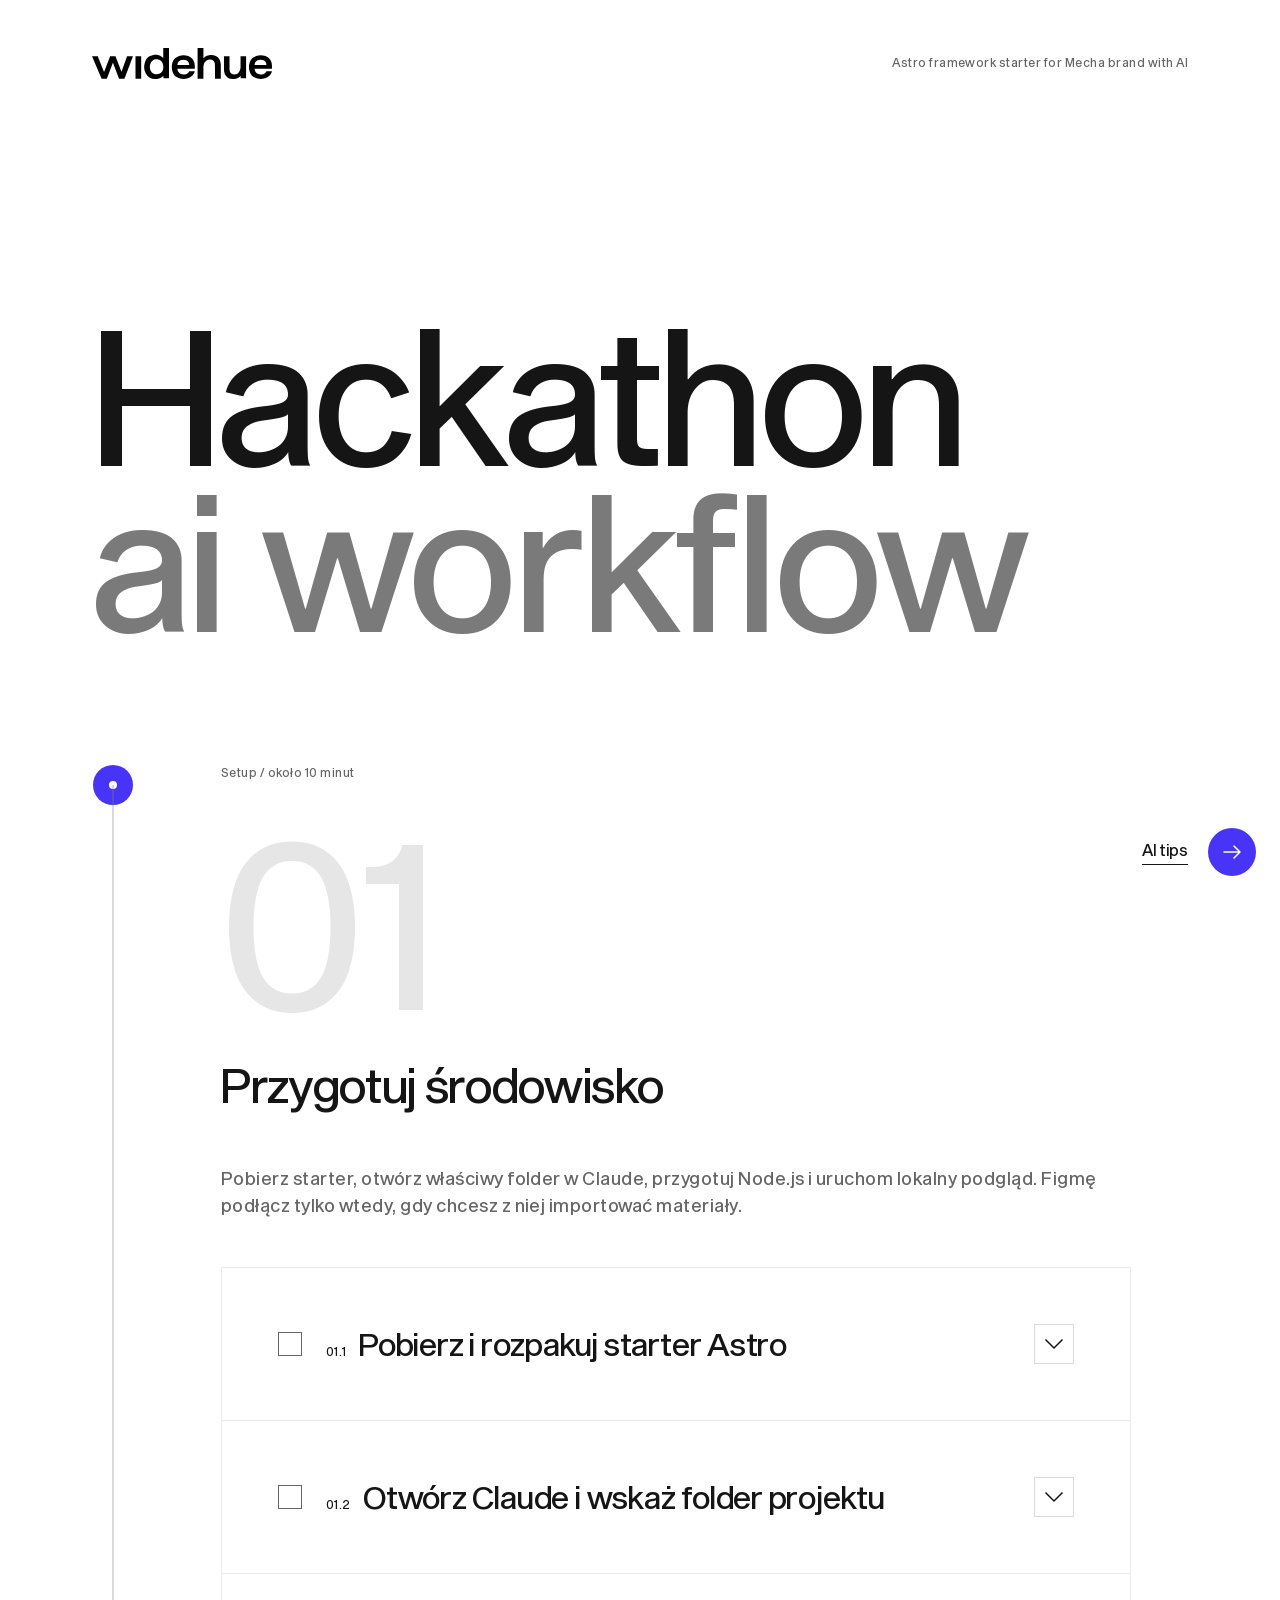
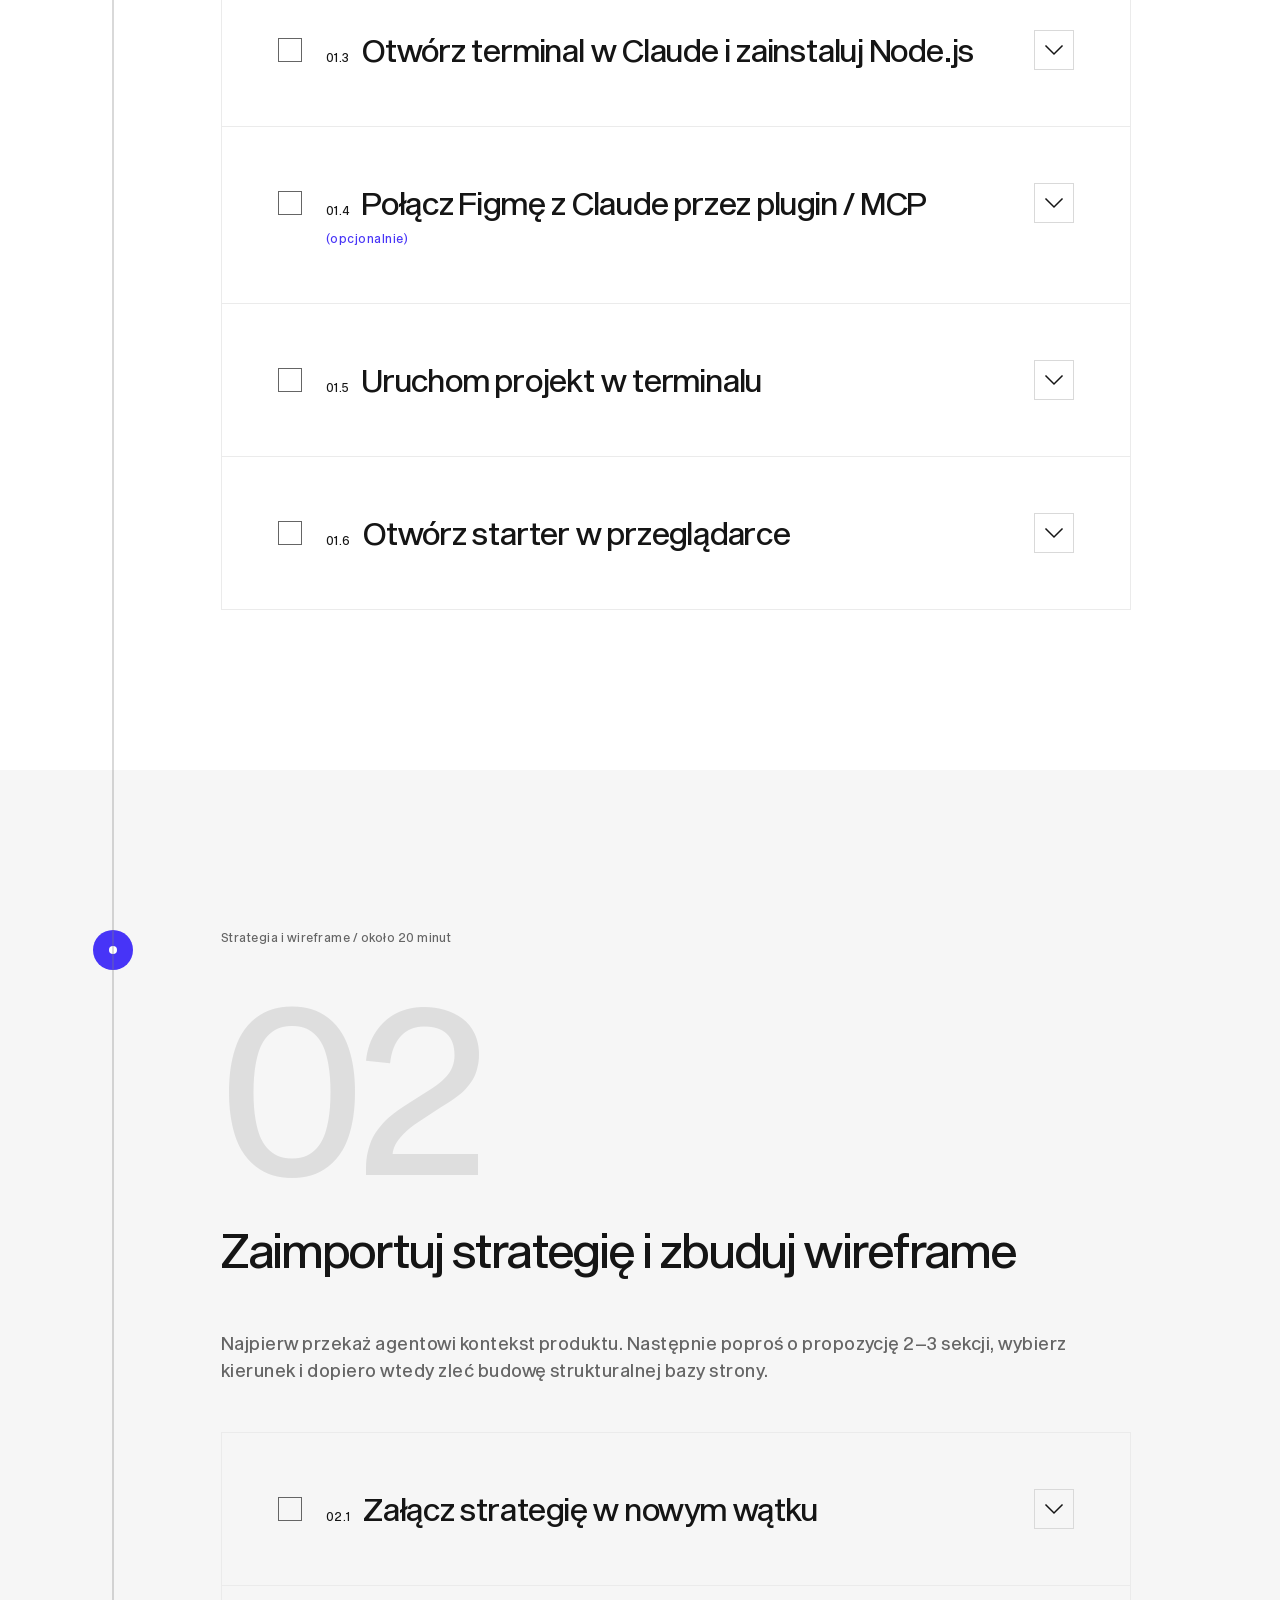
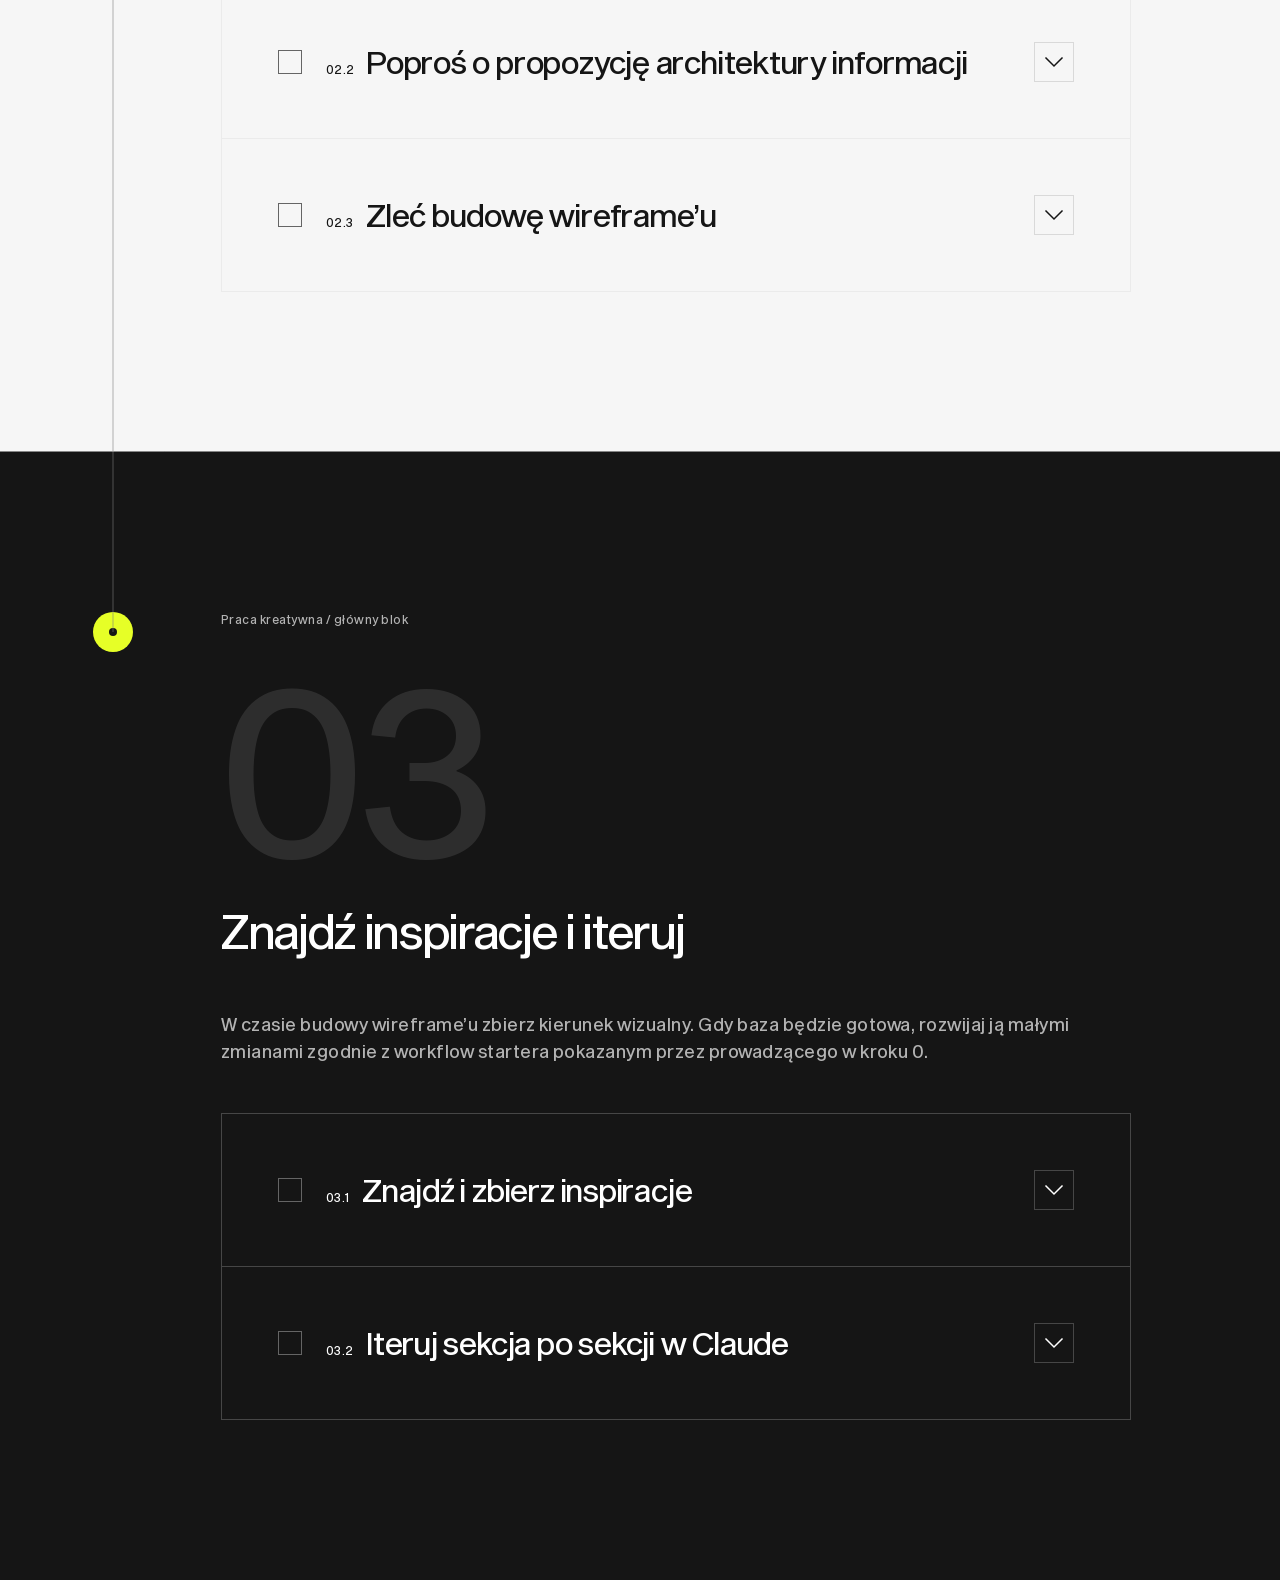
==== hackathon-guide/index.html @ 52146833 "Add hackathon guides, Widehue design system and workshop materials" ====
<!doctype html>
<html lang="pl" data-theme="light">
<head>
  <meta charset="utf-8">
  <meta name="viewport" content="width=device-width, initial-scale=1">
  <meta name="color-scheme" content="light">
  <title>Hackathon 2026 — Widehue</title>
  <link rel="stylesheet" href="css/tokens.css">
  <link rel="stylesheet" href="css/flow.css?v=hero-workflow">
</head>
<body>
  <main class="page">
    <div class="hero-section" data-theme="light">
    <div class="hero-topbar">
      <a class="brand" href="index.html" aria-label="Widehue — początek"><img src="assets/brand/wordmark.svg" alt="Widehue" width="180" height="31"></a>
      <p class="hero-description">Astro framework starter for Mecha brand with AI</p>
    </div>
    <header class="hero">
      <h1>Hackathon</h1>
      <p class="hero-subtitle">ai workflow</p>
      
    </header>
    </div>

    <section class="timeline" aria-label="Proces hackathonu">
      <div class="timeline-rail" aria-hidden="true"><div class="timeline-fill"></div></div>
      <section class="stage" id="krok-1">
        <div class="stage-summary">
          <span class="stage-number" aria-hidden="true"></span>
          <span><span class="eyebrow">Setup / około 10 minut <span class="stage-status">✓ Gotowe</span></span><span class="stage-title">Przygotuj środowisko</span></span>
        </div>
        <div class="stage-body">
          <p class="stage-lead">Pobierz starter, otwórz właściwy folder w Claude, przygotuj Node.js i uruchom lokalny podgląd. Figmę podłącz tylko wtedy, gdy chcesz z niej importować materiały.</p>
          <div class="tasks">
            <details class="task" data-task="download-starter">
              <summary class="task-summary"><span class="task-check" aria-hidden="true"></span><span class="task-title">Pobierz i rozpakuj starter Astro</span><span class="task-plus" aria-hidden="true"><svg class="disclosure-icon" viewBox="0 0 32 32" fill="none" stroke="currentColor" stroke-width="1.5" stroke-linecap="square" stroke-linejoin="miter" aria-hidden="true"><path d="m8 12 8 8 8-8"/></svg></span></summary>
              <div class="task-content">
                <div class="task-copy">
                  <p>Pobierz paczkę, rozpakuj ją w łatwym do znalezienia miejscu i nazwij folder według produktu, np. <strong>nazwa-produktu-landing</strong>.</p>
                  <div class="links"><a class="button button--accent button--download" href="#" aria-disabled="true" data-missing-link="astro-starter"><span class="primary-label">Pobierz starter — link do uzupełnienia</span><span class="primary-icon" aria-hidden="true"><svg viewBox="0 0 24 24" fill="none" stroke="currentColor" stroke-width="1.5" stroke-linecap="round" stroke-linejoin="round"><path d="M12 3v12m-5-5 5 5 5-5M4 16v5h16v-5"/></svg></span></a></div>
                </div>
                <button class="button button--done" type="button" data-done><span class="primary-label">Oznacz jako gotowe</span><span class="primary-icon" aria-hidden="true"><svg viewBox="0 0 24 24" fill="none" stroke="currentColor" stroke-width="1.5" stroke-linecap="round" stroke-linejoin="round"><path d="M4 12h16m-6-6 6 6-6 6"/></svg></span></button>
              </div>
            </details>

            <details class="task" data-task="open-claude">
              <summary class="task-summary"><span class="task-check" aria-hidden="true"></span><span class="task-title">Otwórz Claude i wskaż folder projektu</span><span class="task-plus" aria-hidden="true"><svg class="disclosure-icon" viewBox="0 0 32 32" fill="none" stroke="currentColor" stroke-width="1.5" stroke-linecap="square" stroke-linejoin="miter" aria-hidden="true"><path d="m8 12 8 8 8-8"/></svg></span></summary>
              <div class="task-content">
                <div class="task-copy"><p>Uruchom Claude i wskaż dokładnie folder, w którym znajduje się rozpakowany starter Astro. Przed każdym promptem upewnij się, że pracujesz w prawidłowym projekcie.</p></div>
                <button class="button button--done" type="button" data-done><span class="primary-label">Oznacz jako gotowe</span><span class="primary-icon" aria-hidden="true"><svg viewBox="0 0 24 24" fill="none" stroke="currentColor" stroke-width="1.5" stroke-linecap="round" stroke-linejoin="round"><path d="M4 12h16m-6-6 6 6-6 6"/></svg></span></button>
              </div>
            </details>

            <details class="task" data-task="install-node">
              <summary class="task-summary"><span class="task-check" aria-hidden="true"></span><span class="task-title">Otwórz terminal w Claude i zainstaluj Node.js</span><span class="task-plus" aria-hidden="true"><svg class="disclosure-icon" viewBox="0 0 32 32" fill="none" stroke="currentColor" stroke-width="1.5" stroke-linecap="square" stroke-linejoin="miter" aria-hidden="true"><path d="m8 12 8 8 8-8"/></svg></span></summary>
              <div class="task-content">
                <div class="task-copy">
                  <p>Po otwarciu projektu uruchom terminal w prawym górnym rogu Claude. Możesz też użyć aplikacji <strong>Terminal</strong> na swoim komputerze — wtedy najpierw przejdź do folderu projektu.</p>
                  <p>Wybierz polecenie odpowiednie dla swojego systemu.</p>
                  <div class="snippet">
                    <div class="snippet-head"><span class="snippet-label">macOS / Homebrew</span><button class="button copy" type="button" aria-label="Kopiuj do schowka" title="Kopiuj do schowka"><span class="primary-icon" aria-hidden="true"><svg viewBox="0 0 24 24" fill="none" stroke="currentColor" stroke-width="1.5" stroke-linecap="round" stroke-linejoin="round"><rect x="9" y="9" width="11" height="12" rx="1"/><path d="M15 9V3H4v12h5"/></svg></span></button></div>
                    <pre>brew install node</pre>
                  </div>
                  <div class="snippet">
                    <div class="snippet-head"><span class="snippet-label">Windows / winget</span><button class="button copy" type="button" aria-label="Kopiuj do schowka" title="Kopiuj do schowka"><span class="primary-icon" aria-hidden="true"><svg viewBox="0 0 24 24" fill="none" stroke="currentColor" stroke-width="1.5" stroke-linecap="round" stroke-linejoin="round"><rect x="9" y="9" width="11" height="12" rx="1"/><path d="M15 9V3H4v12h5"/></svg></span></button></div>
                    <pre>winget install OpenJS.NodeJS.LTS</pre>
                  </div>
                  <div class="snippet">
                    <div class="snippet-head"><span class="snippet-label">Sprawdź instalację</span><button class="button copy" type="button" aria-label="Kopiuj do schowka" title="Kopiuj do schowka"><span class="primary-icon" aria-hidden="true"><svg viewBox="0 0 24 24" fill="none" stroke="currentColor" stroke-width="1.5" stroke-linecap="round" stroke-linejoin="round"><rect x="9" y="9" width="11" height="12" rx="1"/><path d="M15 9V3H4v12h5"/></svg></span></button></div>
                    <pre>node --version
npm --version</pre>
                  </div>
                  <p>Poprawny wynik pokazuje numer wersji Node.js rozpoczynający się od <strong>v</strong> oraz numer npm. Jeżeli polecenie nie istnieje albo nie zwraca numerów wersji, zgłoś problem prowadzącemu.</p>
                </div>
                <button class="button button--done" type="button" data-done><span class="primary-label">Oznacz jako gotowe</span><span class="primary-icon" aria-hidden="true"><svg viewBox="0 0 24 24" fill="none" stroke="currentColor" stroke-width="1.5" stroke-linecap="round" stroke-linejoin="round"><path d="M4 12h16m-6-6 6 6-6 6"/></svg></span></button>
              </div>
            </details>

            <details class="task" data-task="connect-figma" data-optional="true">
              <summary class="task-summary"><span class="task-check" aria-hidden="true"></span><span class="task-title">Połącz Figmę z Claude przez plugin / MCP</span><span class="optional-note">(opcjonalnie)</span><span class="task-plus" aria-hidden="true"><svg class="disclosure-icon" viewBox="0 0 32 32" fill="none" stroke="currentColor" stroke-width="1.5" stroke-linecap="square" stroke-linejoin="miter" aria-hidden="true"><path d="m8 12 8 8 8-8"/></svg></span></summary>
              <div class="task-content">
                <div class="task-copy">
                  <p>Zrób to tylko wtedy, gdy chcesz przenosić z Figmy elementy wizualne, ikony, assety lub fragmenty designu. W Claude otwórz <strong>Plugins</strong>, wybierz <strong>Figma</strong> i przejdź autoryzację na koncie, na którym znajduje się właściwy projekt.</p>
                  <p>Jeżeli nie potrzebujesz Figmy albo integracja nie działa, pomiń ten punkt. Asset możesz wyeksportować ręcznie i umieścić bezpośrednio w folderze projektu.</p>
                </div>
                <button class="button button--done" type="button" data-done><span class="primary-label">Oznacz opcjonalnie</span><span class="primary-icon" aria-hidden="true"><svg viewBox="0 0 24 24" fill="none" stroke="currentColor" stroke-width="1.5" stroke-linecap="round" stroke-linejoin="round"><path d="M4 12h16m-6-6 6 6-6 6"/></svg></span></button>
              </div>
            </details>

            <details class="task" data-task="start-server">
              <summary class="task-summary"><span class="task-check" aria-hidden="true"></span><span class="task-title">Uruchom projekt w terminalu</span><span class="task-plus" aria-hidden="true"><svg class="disclosure-icon" viewBox="0 0 32 32" fill="none" stroke="currentColor" stroke-width="1.5" stroke-linecap="square" stroke-linejoin="miter" aria-hidden="true"><path d="m8 12 8 8 8-8"/></svg></span></summary>
              <div class="task-content">
                <div class="task-copy">
                  <p>W terminalu otwartym dla folderu projektu wpisz poniższe polecenie i naciśnij Enter.</p>
                  <div class="snippet">
                    <div class="snippet-head"><span class="snippet-label">Terminal / uruchomienie projektu</span><button class="button copy" type="button" aria-label="Kopiuj do schowka" title="Kopiuj do schowka"><span class="primary-icon" aria-hidden="true"><svg viewBox="0 0 24 24" fill="none" stroke="currentColor" stroke-width="1.5" stroke-linecap="round" stroke-linejoin="round"><rect x="9" y="9" width="11" height="12" rx="1"/><path d="M15 9V3H4v12h5"/></svg></span></button></div>
                    <pre>npm run dev</pre>
                  </div>
                  <p>Po chwili terminal powinien wyświetlić odpowiedź podobną do tej:</p>
                  <div class="snippet">
                    <div class="snippet-head"><span class="snippet-label">Przykładowa odpowiedź Astro</span></div>
                    <pre>astro v5.x.x ready in 320 ms

┃ Local    http://localhost:4321/
┃ Network  use --host to expose</pre>
                  </div>
                  <p>Skopiuj adres widoczny przy <strong>Local</strong>, np. <strong>http://localhost:4321/</strong>. Jeżeli terminal pokaże inny port, użyj adresu wyświetlonego u siebie.</p>
                </div>
                <button class="button button--done" type="button" data-done><span class="primary-label">Oznacz jako gotowe</span><span class="primary-icon" aria-hidden="true"><svg viewBox="0 0 24 24" fill="none" stroke="currentColor" stroke-width="1.5" stroke-linecap="round" stroke-linejoin="round"><path d="M4 12h16m-6-6 6 6-6 6"/></svg></span></button>
              </div>
            </details>

            <details class="task" data-task="open-preview">
              <summary class="task-summary"><span class="task-check" aria-hidden="true"></span><span class="task-title">Otwórz starter w przeglądarce</span><span class="task-plus" aria-hidden="true"><svg class="disclosure-icon" viewBox="0 0 32 32" fill="none" stroke="currentColor" stroke-width="1.5" stroke-linecap="square" stroke-linejoin="miter" aria-hidden="true"><path d="m8 12 8 8 8-8"/></svg></span></summary>
              <div class="task-content">
                <div class="task-copy"><p>Wklej lokalny adres w pasku przeglądarki i sprawdź, czy strona startowa działa. Nie zamykaj terminala z uruchomionym serwerem. Gdy widzisz podgląd, przejdź do kroku 2.</p></div>
                <button class="button button--done" type="button" data-done><span class="primary-label">Oznacz jako gotowe</span><span class="primary-icon" aria-hidden="true"><svg viewBox="0 0 24 24" fill="none" stroke="currentColor" stroke-width="1.5" stroke-linecap="round" stroke-linejoin="round"><path d="M4 12h16m-6-6 6 6-6 6"/></svg></span></button>
              </div>
            </details>
          </div>
        </div>
      </section>

      <section class="stage" id="krok-2">
        <div class="stage-summary">
          <span class="stage-number" aria-hidden="true"></span>
          <span><span class="eyebrow">Strategia i wireframe / około 20 minut <span class="stage-status">✓ Gotowe</span></span><span class="stage-title">Zaimportuj strategię i zbuduj wireframe</span></span>
        </div>
        <div class="stage-body">
          <p class="stage-lead">Najpierw przekaż agentowi kontekst produktu. Następnie poproś o propozycję 2–3 sekcji, wybierz kierunek i dopiero wtedy zleć budowę strukturalnej bazy strony.</p>
          <div class="tasks">
            <details class="task" data-task="import-strategy">
              <summary class="task-summary"><span class="task-check" aria-hidden="true"></span><span class="task-title">Załącz strategię w nowym wątku</span><span class="task-plus" aria-hidden="true"><svg class="disclosure-icon" viewBox="0 0 32 32" fill="none" stroke="currentColor" stroke-width="1.5" stroke-linecap="square" stroke-linejoin="miter" aria-hidden="true"><path d="m8 12 8 8 8-8"/></svg></span></summary>
              <div class="task-content">
                <div class="task-copy">
                  <p>Otwórz nowy wątek w Claude, załącz Markdown ze strategią produktu i wklej poniższy prompt. Agent ma uzupełnić właściwe pliki startera, ale jeszcze niczego nie projektować.</p>
                  <div class="links"><a class="button button--accent button--download" href="#" aria-disabled="true" data-missing-link="strategy-markdown"><span class="primary-label">Pobierz strategię — link do uzupełnienia</span><span class="primary-icon" aria-hidden="true"><svg viewBox="0 0 24 24" fill="none" stroke="currentColor" stroke-width="1.5" stroke-linecap="round" stroke-linejoin="round"><path d="M12 3v12m-5-5 5 5 5-5M4 16v5h16v-5"/></svg></span></a></div>
                  <div class="snippet">
                    <div class="snippet-head"><span class="snippet-label">Prompt 01 / import strategii</span><button class="button copy" type="button" aria-label="Kopiuj do schowka" title="Kopiuj do schowka"><span class="primary-icon" aria-hidden="true"><svg viewBox="0 0 24 24" fill="none" stroke="currentColor" stroke-width="1.5" stroke-linecap="round" stroke-linejoin="round"><rect x="9" y="9" width="11" height="12" rx="1"/><path d="M15 9V3H4v12h5"/></svg></span></button></div>
                    <pre>Przeczytaj załączony plik Markdown ze strategią produktu przygotowanego podczas pierwszego dnia. Najpierw zapoznaj się z dokumentacją startera i regułami dotyczącymi plików strategicznych.

Przenieś istotny kontekst produktu do właściwych plików w projekcie. Oddziel potwierdzone fakty, założenia i brakujące informacje. Nie twórz jeszcze interfejsu ani nowych komponentów.

Na końcu podsumuj, jakie pliki utworzyłeś lub zmieniłeś, oraz wskaż luki, które mogą wpłynąć na komunikację landing page’a.</pre>
                  </div>
                </div>
                <button class="button button--done" type="button" data-done><span class="primary-label">Oznacz jako gotowe</span><span class="primary-icon" aria-hidden="true"><svg viewBox="0 0 24 24" fill="none" stroke="currentColor" stroke-width="1.5" stroke-linecap="round" stroke-linejoin="round"><path d="M4 12h16m-6-6 6 6-6 6"/></svg></span></button>
              </div>
            </details>

            <details class="task" data-task="propose-architecture">
              <summary class="task-summary"><span class="task-check" aria-hidden="true"></span><span class="task-title">Poproś o propozycję architektury informacji</span><span class="task-plus" aria-hidden="true"><svg class="disclosure-icon" viewBox="0 0 32 32" fill="none" stroke="currentColor" stroke-width="1.5" stroke-linecap="square" stroke-linejoin="miter" aria-hidden="true"><path d="m8 12 8 8 8-8"/></svg></span></summary>
              <div class="task-content">
                <div class="task-copy">
                  <p>Poproś AI o krótki plan. Na tym etapie wybierasz, co landing page ma powiedzieć — agent nie powinien jeszcze pisać kodu.</p>
                  <div class="snippet">
                    <div class="snippet-head"><span class="snippet-label">Prompt 02 / propozycja sekcji</span><button class="button copy" type="button" aria-label="Kopiuj do schowka" title="Kopiuj do schowka"><span class="primary-icon" aria-hidden="true"><svg viewBox="0 0 24 24" fill="none" stroke="currentColor" stroke-width="1.5" stroke-linecap="round" stroke-linejoin="round"><rect x="9" y="9" width="11" height="12" rx="1"/><path d="M15 9V3H4v12h5"/></svg></span></button></div>
                    <pre>Na podstawie plików strategicznych produktu zaproponuj architekturę informacji dla landing page’a składającego się z 2–3 sekcji. Sekcje mają jasno komunikować wartość produktu i promować go właściwemu odbiorcy.

Dla każdej sekcji podaj:
1. cel komunikacyjny,
2. jeden główny komunikat,
3. potrzebną treść, dowód lub asset,
4. sposób przejścia do kolejnej sekcji.

Przedstaw wynik jako krótką, numerowaną listę. Nie pisz kodu, nie buduj jeszcze strony i nie dodawaj niepotwierdzonych informacji.</pre>
                  </div>
                </div>
                <button class="button button--done" type="button" data-done><span class="primary-label">Oznacz jako gotowe</span><span class="primary-icon" aria-hidden="true"><svg viewBox="0 0 24 24" fill="none" stroke="currentColor" stroke-width="1.5" stroke-linecap="round" stroke-linejoin="round"><path d="M4 12h16m-6-6 6 6-6 6"/></svg></span></button>
              </div>
            </details>

            <details class="task" data-task="build-wireframe">
              <summary class="task-summary"><span class="task-check" aria-hidden="true"></span><span class="task-title">Zleć budowę wireframe’u</span><span class="task-plus" aria-hidden="true"><svg class="disclosure-icon" viewBox="0 0 32 32" fill="none" stroke="currentColor" stroke-width="1.5" stroke-linecap="square" stroke-linejoin="miter" aria-hidden="true"><path d="m8 12 8 8 8-8"/></svg></span></summary>
              <div class="task-content">
                <div class="task-copy">
                  <p>Wklej wybrany i ewentualnie poprawiony wariant architektury. Agent ma zbudować działającą bazę, którą dopracujesz wizualnie w kolejnym kroku.</p>
                  <div class="snippet">
                    <div class="snippet-head"><span class="snippet-label">Prompt 03 / budowa wireframe’u</span><button class="button copy" type="button" aria-label="Kopiuj do schowka" title="Kopiuj do schowka"><span class="primary-icon" aria-hidden="true"><svg viewBox="0 0 24 24" fill="none" stroke="currentColor" stroke-width="1.5" stroke-linecap="round" stroke-linejoin="round"><rect x="9" y="9" width="11" height="12" rx="1"/><path d="M15 9V3H4v12h5"/></svg></span></button></div>
                    <pre>Zbuduj wireframe landing page’a na podstawie poniższej, zatwierdzonej architektury informacji:

[WKLEJ TUTAJ WYBRANY PLAN 2–3 SEKCJI]

Stwórz strukturalną bazę tych sekcji. Korzystaj z istniejących komponentów, tokenów, assetów, brandingu i agentic rules startera Mecha. Zachowaj obecny system zamiast tworzyć równoległe style. Użyj treści wynikających z plików strategicznych i nie wymyślaj brakujących faktów.

Na tym etapie skup się na hierarchii, układzie i przepływie informacji — bez pełnego dopracowania wizualnego. Po implementacji sprawdź działanie strony w przeglądarce i podsumuj zmienione pliki.</pre>
                  </div>
                  <p class="notice"><strong>To zadanie może potrwać kilka lub kilkanaście minut.</strong> Nie czekaj bezczynnie — przejdź od razu do kroku 3 i zacznij zbierać inspiracje.</p>
                </div>
                <button class="button button--done" type="button" data-done><span class="primary-label">Oznacz jako gotowe</span><span class="primary-icon" aria-hidden="true"><svg viewBox="0 0 24 24" fill="none" stroke="currentColor" stroke-width="1.5" stroke-linecap="round" stroke-linejoin="round"><path d="M4 12h16m-6-6 6 6-6 6"/></svg></span></button>
              </div>
            </details>
          </div>
        </div>
      </section>

      <section class="stage" id="krok-3" data-theme="dark">
        <div class="stage-summary">
          <span class="stage-number" aria-hidden="true"></span>
          <span><span class="eyebrow">Praca kreatywna / główny blok <span class="stage-status">✓ Gotowe</span></span><span class="stage-title">Znajdź inspiracje i iteruj</span></span>
        </div>
        <div class="stage-body">
          <p class="stage-lead">W czasie budowy wireframe’u zbierz kierunek wizualny. Gdy baza będzie gotowa, rozwijaj ją małymi zmianami zgodnie z workflow startera pokazanym przez prowadzącego w kroku 0.</p>
          <div class="tasks">
            <details class="task" data-task="find-and-collect-inspiration">
              <summary class="task-summary"><span class="task-check" aria-hidden="true"></span><span class="task-title">Znajdź i zbierz inspiracje</span><span class="task-plus" aria-hidden="true"><svg class="disclosure-icon" viewBox="0 0 32 32" fill="none" stroke="currentColor" stroke-width="1.5" stroke-linecap="square" stroke-linejoin="miter" aria-hidden="true"><path d="m8 12 8 8 8-8"/></svg></span></summary>
              <div class="task-content">
                <div class="task-copy">
                  <p>Szukaj konkretnych rozwiązań: kompozycji sekcji, sposobu pokazania produktu, zachowania typografii, animacji albo gotowej techniki. Otwieraj przydatne strony w nowych kartach, rób screenshoty i zapisuj assety oraz linki w jednym lokalnym folderze.</p>
                  <div class="link-list" id="inspiration-list" aria-live="polite"></div>
                  <div class="load-more-row">
                    <span class="source-count" id="inspiration-count"></span>
                    <button class="button" id="load-more-inspiration" type="button">Load more</button>
                  </div>
                  <p>Gdy wireframe będzie gotowy, załącz wybrane materiały do Claude i opisz, <strong>jaki efekt chcesz uzyskać</strong>: kompozycję, typografię, motion, asset albo sposób prezentacji produktu. Nie proś o bezpośrednie kopiowanie całej strony.</p>
                  <div class="snippet">
                    <div class="snippet-head"><span class="snippet-label">Przykład / sekcja procesu ze screena</span><button class="button copy" type="button" aria-label="Kopiuj do schowka" title="Kopiuj do schowka"><span class="primary-icon" aria-hidden="true"><svg viewBox="0 0 24 24" fill="none" stroke="currentColor" stroke-width="1.5" stroke-linecap="round" stroke-linejoin="round"><rect x="9" y="9" width="11" height="12" rx="1"/><path d="M15 9V3H4v12h5"/></svg></span></button></div>
                    <pre>Załączam screen z inspiracją pokazującą, jak chcę, żeby wyglądała sekcja procesu na moim landing page’u.

Na podstawie tego screena zbuduj sekcję „Proces” w miejscu komponentu `[IDENTYFIKATOR SEKCJI]`. Potraktuj referencję jako wskazówkę dla struktury: układu nagłówka i opisu, rozmieszczenia kroków, ich numeracji, odstępów oraz sposobu połączenia ich w czytelną sekwencję.

Dopasuj tę strukturę do treści mojego produktu oraz istniejących komponentów, tokenów i brandingu Mecha. Korzystaj z zatwierdzonych treści i plików strategicznych projektu. Nie kopiuj tekstów, logo ani identyfikacji wizualnej z inspiracji. Jeżeli brakuje informacji o procesie, wskaż je zamiast wymyślać kroki.

Najpierw krótko opisz, jakie elementy kompozycji przeniesiesz ze screena, a następnie zbuduj sekcję. Zachowaj czytelną kolejność na mobile. Nie zmieniaj innych sekcji ani globalnych stylów. Nie dodawaj animacji lub interakcji, których nie da się ustalić na podstawie statycznego screena.

Na końcu sprawdź sekcję w przeglądarce na desktopie i mobile oraz podsumuj wprowadzone zmiany.</pre>
                  </div>
                </div>
                <button class="button button--done" type="button" data-done><span class="primary-label">Oznacz jako gotowe</span><span class="primary-icon" aria-hidden="true"><svg viewBox="0 0 24 24" fill="none" stroke="currentColor" stroke-width="1.5" stroke-linecap="round" stroke-linejoin="round"><path d="M4 12h16m-6-6 6 6-6 6"/></svg></span></button>
              </div>
            </details>

            <details class="task" data-task="iterate-section-by-section">
              <summary class="task-summary"><span class="task-check" aria-hidden="true"></span><span class="task-title">Iteruj sekcja po sekcji w Claude</span><span class="task-plus" aria-hidden="true"><svg class="disclosure-icon" viewBox="0 0 32 32" fill="none" stroke="currentColor" stroke-width="1.5" stroke-linecap="square" stroke-linejoin="miter" aria-hidden="true"><path d="m8 12 8 8 8-8"/></svg></span></summary>
              <div class="task-content">
                <div class="task-copy">
                  <p>Włącz <strong>Grid Guides</strong>. Gdy chcesz zmienić element, najedź na niego i skopiuj identyfikator komponentu. Przy zmianach layoutu określaj dokładnie, od której do której kolumny ma znajdować się każdy element.</p>
                  <p>Każdy prompt powinien dotyczyć jednej sekcji, komponentu albo animacji. Możesz pracować w 2–3 wątkach równolegle, jeśli ich zakresy nie dotykają tych samych plików i elementów.</p>

                  <div class="snippet">
                    <div class="snippet-head"><span class="snippet-label">Przykład / kolor przycisku</span><button class="button copy" type="button" aria-label="Kopiuj do schowka" title="Kopiuj do schowka"><span class="primary-icon" aria-hidden="true"><svg viewBox="0 0 24 24" fill="none" stroke="currentColor" stroke-width="1.5" stroke-linecap="round" stroke-linejoin="round"><rect x="9" y="9" width="11" height="12" rx="1"/><path d="M15 9V3H4v12h5"/></svg></span></button></div>
                    <pre>Zaktualizuj tylko komponent `[IDENTYFIKATOR PRZYCISKU]`. Zmień jego kolor tła na `[KOLOR LUB TOKEN]` i dobierz czytelny kolor tekstu. Zachowaj istniejące wymiary, typografię oraz stany hover i focus. Nie zmieniaj pozostałych przycisków ani globalnej palety. Po zmianie sprawdź rezultat w przeglądarce.</pre>
                  </div>

                  <div class="snippet">
                    <div class="snippet-head"><span class="snippet-label">Przykład / układ na gridzie</span><button class="button copy" type="button" aria-label="Kopiuj do schowka" title="Kopiuj do schowka"><span class="primary-icon" aria-hidden="true"><svg viewBox="0 0 24 24" fill="none" stroke="currentColor" stroke-width="1.5" stroke-linecap="round" stroke-linejoin="round"><rect x="9" y="9" width="11" height="12" rx="1"/><path d="M15 9V3H4v12h5"/></svg></span></button></div>
                    <pre>Zaktualizuj tylko sekcję `[IDENTYFIKATOR SEKCJI]`. Na desktopie umieść blok tekstowy w kolumnach 1–4, a główny wizual w kolumnach 5–12. Zachowaj istniejące komponenty i spacing systemu. Na mobile ustaw najpierw tekst, a następnie wizual. Nie przebudowuj pozostałych sekcji. Sprawdź layout w przeglądarce.</pre>
                  </div>

                  <div class="snippet">
                    <div class="snippet-head"><span class="snippet-label">Przykład / animacja timeline’u</span><button class="button copy" type="button" aria-label="Kopiuj do schowka" title="Kopiuj do schowka"><span class="primary-icon" aria-hidden="true"><svg viewBox="0 0 24 24" fill="none" stroke="currentColor" stroke-width="1.5" stroke-linecap="round" stroke-linejoin="round"><rect x="9" y="9" width="11" height="12" rx="1"/><path d="M15 9V3H4v12h5"/></svg></span></button></div>
                    <pre>Dodaj subtelną animację do timeline’u `[IDENTYFIKATOR KOMPONENTU]`. Podczas scrollowania kolejne elementy mają pojawiać się sekwencyjnie przez zmianę opacity i przesunięcie w osi Y. Zachowaj czytelność, aktualny layout i płynność na mobile. Uwzględnij `prefers-reduced-motion` i nie zmieniaj innych komponentów. Po implementacji przetestuj efekt w przeglądarce.</pre>
                  </div>

                  <div class="snippet">
                    <div class="snippet-head"><span class="snippet-label">Przykład / praca z inspiracją</span><button class="button copy" type="button" aria-label="Kopiuj do schowka" title="Kopiuj do schowka"><span class="primary-icon" aria-hidden="true"><svg viewBox="0 0 24 24" fill="none" stroke="currentColor" stroke-width="1.5" stroke-linecap="round" stroke-linejoin="round"><rect x="9" y="9" width="11" height="12" rx="1"/><path d="M15 9V3H4v12h5"/></svg></span></button></div>
                    <pre>Pracuj tylko nad sekcją `[IDENTYFIKATOR SEKCJI]`. Załączoną inspirację wykorzystaj jako referencję dla `[KOMPOZYCJI / TYPOGRAFII / MOTION / SPOSOBU POKAZANIA PRODUKTU]`, ale nie kopiuj jej dosłownie. Zachowaj komponenty, tokeny i branding Mecha. Najpierw krótko opisz plan zmiany, następnie go wdroż i sprawdź rezultat w przeglądarce.</pre>
                  </div>
                </div>
                <button class="button button--done" type="button" data-done><span class="primary-label">Oznacz jako gotowe</span><span class="primary-icon" aria-hidden="true"><svg viewBox="0 0 24 24" fill="none" stroke="currentColor" stroke-width="1.5" stroke-linecap="round" stroke-linejoin="round"><path d="M4 12h16m-6-6 6 6-6 6"/></svg></span></button>
              </div>
            </details>
          </div>
        </div>
      </section>
    </section>
  </main>

  <button class="guide-launcher" id="guide-launcher" type="button" aria-expanded="false" aria-controls="ai-guide"><span class="primary-label">AI tips</span><span class="primary-icon" aria-hidden="true"><svg viewBox="0 0 24 24" fill="none" stroke="currentColor" stroke-width="1.5" stroke-linecap="round" stroke-linejoin="round"><path d="M4 12h16m-6-6 6 6-6 6"/></svg></span></button>

  <aside class="guide-panel" id="ai-guide" aria-hidden="true" aria-labelledby="guide-title">
    <div class="guide-head">
      <div><span>Szybki poradnik</span><h2 id="guide-title">Jak sprawnie budować z AI</h2></div>
      <button class="guide-close" id="guide-close" type="button" aria-label="Zamknij poradnik">×</button>
    </div>
    <div class="guide-tips">
      <details class="tip"><summary>Pracuj maksymalnie w 2–3 wątkach</summary><p>Osobne wątki mogą dotyczyć np. copy, assetu i animacji. Nie otwieraj kilkunastu rozmów, nad którymi trudno zapanować.</p></details>
      <details class="tip"><summary>Rozdzielaj zakresy</summary><p>Nie zlecaj dwóm agentom jednoczesnej zmiany tego samego komponentu, pliku ani wspólnych tokenów.</p></details>
      <details class="tip"><summary>Opisuj konkretny rezultat</summary><p>Podaj identyfikator komponentu, cel zmiany, kolumny gridu i elementy, których agent nie powinien ruszać. „Zrób ładniej” nie wystarczy.</p></details>
      <details class="tip"><summary>Dobieraj model do zadania</summary><p>Mocniejszego modelu używaj do strategii, architektury, komponentów i animacji. Szybszy wystarczy do copy, spacingu i drobnych poprawek.</p></details>
      <details class="tip"><summary>Nie czekaj bezczynnie</summary><p>Gdy agent buduje wireframe, zbieraj inspiracje, rób screenshoty i przygotowuj assety do kolejnej iteracji.</p></details>
      <details class="tip"><summary>Inspiracja potrzebuje instrukcji</summary><p>Wklejając referencję do Claude, napisz, czy chodzi o kompozycję, typografię, motion, asset czy zachowanie komponentu.</p></details>
      <details class="tip"><summary>Iteruj małymi zmianami</summary><p>Przed większą zmianą upewnij się, że projekt działa. Pracuj sekcja po sekcji i po każdej zmianie sprawdzaj efekt w przeglądarce.</p></details>
      <details class="tip"><summary>Problem techniczny? Zgłoś go</summary><p>Jeżeli projekt nie startuje, terminal pokazuje błąd albo integracja nie działa, zgłoś to prowadzącemu zamiast tracić dużą część warsztatu na diagnozę.</p></details>
    </div>
  </aside>

  <div class="toast" id="toast" role="status" aria-live="polite">Skopiowano</div>

  <script src="js/flow.js" defer></script>
  <script src="js/timeline.js" defer></script>
</body>
</html>
---- hackathon-guide/css/tokens.css ----
/* Primitive values extracted from widehue.webflow/css/widehue.css :root. */
@font-face{font-family:'Sequel Sans';src:url('../assets/fonts/SequelSans-RomanDisp.woff2') format('woff2');font-weight:400;font-display:swap}
@font-face{font-family:'Sequel Sans';src:url('../assets/fonts/SequelSans-MediumDisp.woff2') format('woff2');font-weight:500;font-display:swap}
@font-face{font-family:'Britti Sans';src:url('../assets/fonts/BrittiSans-Regular.woff') format('woff');font-weight:400;font-display:swap}
:root{
 --wide-black:#151515;--wide-white:#fff;--wide-purple:#4734f7;--wide-yellow:#e6ff27;
 --wide-gray-50:#fbfbfb;--wide-gray-100:#f6f6f6;--wide-gray-200:#ebebeb;--wide-gray-300:#d9d9d9;--wide-gray-400:#b3b3b3;--wide-gray-500:#a3a3a3;--wide-gray-600:#8e8e8e;--wide-gray-700:#7a7a7a;--wide-gray-800:#656565;--wide-gray-900:#464646;--wide-purple-100:#edebfe;
 --font-brand:'Sequel Sans',Arial,sans-serif;--font-secondary:'Britti Sans',Arial,sans-serif;--font-code:ui-monospace,SFMono-Regular,Consolas,monospace;
 --text-h1:6.5rem;--text-h2:5rem;--text-h3:3rem;--text-h4:2rem;--text-h5:1.5rem;--text-h6:1.125rem;
 /* Curated spacing API; values observed throughout the source, not a source token scale. */
 --space-1:.25rem;--space-2:.5rem;--space-3:.75rem;--space-4:1rem;--space-6:1.5rem;--space-8:2rem;--space-10:2.5rem;--space-12:3rem;--space-16:4rem;--space-24:6rem;--space-32:8rem;
 --radius-sm:.375rem;--radius-md:.75rem;--radius-lg:1rem;--radius-pill:999px;--container:90rem;--gutter:2.5rem;--duration:200ms;
}
/* Semantic modes are an extension built from the original brand palette. */
:root,[data-theme="light"]{color-scheme:light;--color-bg:var(--wide-white);--color-surface:var(--wide-gray-100);--color-text:var(--wide-black);--color-muted:var(--wide-gray-800);--color-border:var(--wide-gray-300);--color-accent:var(--wide-purple);--color-on-accent:var(--wide-white);--color-inverse:var(--wide-black);--color-on-inverse:var(--wide-white);--color-focus:var(--wide-purple)}
[data-theme="dark"]{color-scheme:dark;--color-bg:var(--wide-black);--color-surface:#222;--color-text:var(--wide-white);--color-muted:var(--wide-gray-400);--color-border:var(--wide-gray-900);--color-accent:var(--wide-yellow);--color-on-accent:var(--wide-black);--color-inverse:var(--wide-white);--color-on-inverse:var(--wide-black);--color-focus:var(--wide-yellow)}
[data-theme="purple"]{color-scheme:dark;--color-bg:var(--wide-purple);--color-surface:#392ac6;--color-text:var(--wide-white);--color-muted:var(--wide-purple-100);--color-border:#8e81fa;--color-accent:var(--wide-yellow);--color-on-accent:var(--wide-black);--color-inverse:var(--wide-white);--color-on-inverse:var(--wide-black);--color-focus:var(--wide-yellow)}
[data-theme="yellow"]{color-scheme:light;--color-bg:var(--wide-yellow);--color-surface:#d5ec24;--color-text:var(--wide-black);--color-muted:var(--wide-gray-900);--color-border:#899817;--color-accent:var(--wide-purple);--color-on-accent:var(--wide-white);--color-inverse:var(--wide-black);--color-on-inverse:var(--wide-white);--color-focus:var(--wide-purple)}
@media(max-width:991px){:root{--text-h1:5rem;--text-h2:2.5rem;--text-h3:2rem;--text-h4:1.5rem;--gutter:1.75rem}}
@media(max-width:600px){:root{--text-h1:3.25rem;--gutter:1.25rem}}
---- hackathon-guide/css/flow.css ----
:root{--bg:var(--color-bg);--surface:var(--color-surface);--text:var(--color-text);--muted:var(--color-muted);--line:var(--color-border);--accent:var(--color-accent);--success-bg:var(--wide-yellow)}
*{box-sizing:border-box}html{scroll-behavior:smooth}body{margin:0;background:var(--bg);color:var(--text);font-family:var(--font-brand);font-size:18px;font-weight:400;line-height:1.333;letter-spacing:0.03036rem}button,a{font:inherit}button{cursor:pointer}a{color:inherit}strong{font-weight:500}button:focus-visible,a:focus-visible,summary:focus-visible{outline:3px solid var(--color-focus);outline-offset:5px}img{display:block;max-width:100%}.page{max-width:1160px;margin:auto;padding:48px 32px 120px}.brand{display:block;width:180px;margin-bottom:56px}.brand img{width:100%;height:auto}.hero{display:flex;align-items:flex-end;justify-content:space-between;gap:32px;padding-bottom:40px;border-bottom:1px solid var(--line)}h1{font-size:var(--text-h1);font-weight:400;line-height:1;letter-spacing:-0.0442rem;margin:0}.hero-meta{color:var(--accent);padding-bottom:8px}.timeline{counter-reset:stage;margin-top:32px;position:relative}.timeline::before{content:"";position:absolute;left:27px;top:28px;bottom:0;width:1px;background:var(--line)}details>summary{list-style:none}details>summary::-webkit-details-marker{display:none}.stage{counter-increment:stage;position:relative;border-bottom:1px solid var(--line)}.stage-summary{display:grid;grid-template-columns:56px minmax(0,1fr) 44px;align-items:center;gap:24px;min-height:146px;padding:28px 0;cursor:pointer}.stage-number{position:relative;z-index:1;display:grid;place-items:center;width:56px;height:56px;border:1px solid var(--line);border-radius:50%;background:var(--bg);font-weight:500}.stage-number::before{content:counter(stage,decimal-leading-zero)}.eyebrow{display:block;color:var(--muted);margin-bottom:12px}.stage-title,.guide-head h2{display:block;font-size:var(--text-h4);font-weight:400;line-height:1.1875;letter-spacing:-0.0136rem}.stage-summary:hover .stage-title,.task-summary:hover .task-title{color:var(--accent)}.stage-status{display:none;background:var(--success-bg);color:var(--wide-black);border-radius:var(--radius-pill);padding:4px 12px;margin-left:8px}.stage.is-complete .stage-status{display:inline-block}.stage.is-complete .stage-number{background:var(--success-bg);border-color:var(--success-bg)}.stage.is-complete .stage-number::before{content:"✓"}.plus,.task-plus{display:grid;place-items:center;color:var(--accent);width:36px;height:36px;border:1px solid var(--line);border-radius:50%;transition:transform 180ms ease}.stage>.stage-summary .plus,.task[open]>.task-summary .task-plus{transform:rotate(45deg)}.stage-body{padding:0 0 48px 80px;min-width:0}.stage-lead{color:var(--muted);max-width:760px;margin:0 0 32px;line-height:1.5}.tasks{border-top:1px solid var(--line)}.task{border-bottom:1px solid var(--line)}.task-summary{display:grid;grid-template-columns:24px minmax(0,1fr) auto 36px;align-items:center;gap:16px;min-height:84px;padding:20px 0;cursor:pointer}.task-title{font-size:32px;font-weight:400;line-height:1.1875;letter-spacing:-0.0136rem}.task-plus{grid-column:4;justify-self:end}.task-check{display:grid;place-items:center;width:24px;height:24px;border:1px solid var(--wide-gray-800);border-radius:6px}.task.is-done .task-check{background:var(--success-bg);border-color:var(--wide-black)}.task.is-done .task-check::after{content:"✓";color:var(--wide-black)}.tag,.link-tag{border:1px solid var(--line);border-radius:var(--radius-pill);padding:5px 12px;color:var(--muted)}.task-content{display:grid;grid-template-columns:minmax(0,1fr);gap:24px;padding:8px 0 32px 40px}.task-copy{max-width:800px;min-width:0}.task-copy p{color:var(--muted);line-height:1.5;margin:0 0 20px}.task-copy p:last-child{margin-bottom:0}.task-copy strong{color:var(--text)}.button{display:inline-flex;justify-content:center;align-items:center;gap:8px;min-height:44px;padding:10px 20px;border:1px solid var(--line);border-radius:var(--radius-pill);background:var(--bg);color:var(--text);font-weight:500;text-decoration:none;line-height:1.333;text-align:center;transition:background 160ms ease,color 160ms ease,border-color 160ms ease}.button:hover{border-color:var(--accent);color:var(--accent);background:var(--wide-purple-100)}.button--accent{background:var(--accent);border-color:var(--accent);color:var(--wide-white)}.button--accent:hover{background:var(--wide-black);border-color:var(--wide-black);color:white}.button--done{justify-self:start;background:var(--accent);border-color:var(--accent);color:var(--wide-white)}.button--done:hover{background:var(--wide-black);border-color:var(--wide-black);color:var(--wide-white)}.task.is-done .button--done{background:var(--success-bg);border-color:var(--success-bg);color:var(--wide-black)}.links{display:flex;flex-wrap:wrap;gap:12px;margin:24px 0}[aria-disabled="true"]{cursor:not-allowed;background:var(--surface);border-color:var(--line);color:var(--muted)}.snippet{min-width:0;margin-top:20px;background:var(--surface);border:1px solid var(--line);border-radius:var(--radius-md);overflow:hidden}.snippet-head{display:flex;justify-content:space-between;align-items:center;gap:16px;min-height:64px;padding:12px 16px;border-bottom:1px solid var(--line)}.snippet-label{color:var(--muted)}.snippet-head .copy{flex-shrink:0}pre{font-family:var(--font-code);font-size:18px;font-weight:400;line-height:1.5;letter-spacing:0;color:var(--text);white-space:pre-wrap;overflow-x:auto;margin:0;padding:24px;tab-size:2}.notice{padding:16px 20px!important;margin-top:24px!important;border-left:3px solid var(--accent);background:var(--wide-purple-100);border-radius:0 var(--radius-sm) var(--radius-sm) 0}.link-list{margin:24px 0;border-top:1px solid var(--line)}.link-row{display:grid;grid-template-columns:minmax(0,1fr) auto 24px;gap:16px;align-items:center;min-height:92px;padding:16px;border-bottom:1px solid var(--line);text-decoration:none}.link-row:not([aria-disabled="true"]):hover{background:var(--wide-purple-100)}.link-platform{min-width:0;overflow-wrap:anywhere}.link-platform strong{display:block;font-weight:500}.link-platform small{display:block;font-size:18px;color:var(--muted);margin-top:6px}.link-arrow{color:var(--accent)}.load-more-row{display:flex;justify-content:space-between;align-items:center;gap:16px;margin:0 0 24px}.source-count{color:var(--muted)}[hidden]{display:none!important}.guide-launcher{position:fixed;bottom:24px;right:24px;z-index:20;display:flex;align-items:center;gap:12px;min-height:48px;padding:12px 20px;border:0;border-radius:var(--radius-pill);background:var(--accent);color:white;font-weight:500}.guide-launcher-icon{display:grid;place-items:center;border:1px solid currentColor;border-radius:50%;width:24px;height:24px}.guide-panel{position:fixed;right:24px;bottom:88px;z-index:19;width:min(480px,calc(100vw - 48px));max-height:calc(100svh - 120px);overflow:auto;visibility:hidden;opacity:0;pointer-events:none;transform:translateY(12px);transition:opacity 180ms ease,transform 180ms ease;background:var(--bg);border:1px solid var(--line);border-radius:var(--radius-lg);box-shadow:0 16px 64px #1515151a}.guide-panel.is-open{visibility:visible;opacity:1;pointer-events:auto;transform:none}.guide-head{display:flex;align-items:flex-start;justify-content:space-between;gap:12px;padding:24px;border-bottom:1px solid var(--line)}.guide-head span{color:var(--muted)}.guide-head h2{margin:12px 0 0}.guide-close{display:grid;place-items:center;flex-shrink:0;width:44px;height:44px;border:1px solid var(--line);border-radius:50%;background:var(--bg);color:var(--text);font-size:18px}.tip+.tip{border-top:1px solid var(--line)}.tip summary{display:flex;justify-content:space-between;align-items:center;gap:16px;cursor:pointer;padding:20px 24px;font-weight:500}.tip summary::after{content:"+";color:var(--accent)}.tip[open] summary::after{content:"−"}.tip p{margin:0;padding:0 24px 24px;color:var(--muted);line-height:1.5}.toast{position:fixed;bottom:28px;left:50%;z-index:30;transform:translate(-50%,10px);opacity:0;pointer-events:none;transition:opacity 160ms ease,transform 160ms ease;background:var(--wide-black);color:white;padding:12px 24px;border-radius:var(--radius-pill);max-width:calc(100vw - 40px);text-align:center}.toast.is-visible{opacity:1;transform:translate(-50%,0)}
@media(max-width:760px){.page{padding:32px 20px 112px}.brand{margin-bottom:40px}.hero{align-items:flex-start;flex-direction:column;gap:24px}.stage-summary{grid-template-columns:44px minmax(0,1fr) 36px;gap:16px}.stage-number{width:44px;height:44px}.timeline::before{left:21px}.stage-body{padding-left:0}.task-summary{grid-template-columns:24px minmax(0,1fr) 36px;gap:12px}.task-plus{grid-column:3;grid-row:1}.task-summary .tag{grid-column:2;justify-self:start}.task-content{padding-left:0}.timeline::before{display:none}.link-row{grid-template-columns:minmax(0,1fr) 24px;padding-inline:8px}.link-tag{grid-column:1;justify-self:start}.link-arrow{grid-column:2;grid-row:1}.load-more-row{flex-wrap:wrap}.snippet-head{flex-wrap:wrap}pre{padding:20px}.guide-launcher{right:20px;bottom:20px}.guide-panel{right:20px;width:calc(100vw - 40px);bottom:84px}.guide-head{padding:20px}.stage-status{margin:8px 0 0}.eyebrow{line-height:1.5}}
@media(prefers-reduced-motion:reduce){html{scroll-behavior:auto}*,*::before,*::after{transition:none!important;scroll-behavior:auto!important}}

/* Larger task headings and 32 × 32 disclosure icons. */
.plus,.task-plus{width:32px;height:32px;font-size:32px;line-height:1}

.plus,.task-plus{border:0}

/* Main stage headings. */
.stage-title{font-size:48px;line-height:1;letter-spacing:-0.0204rem;overflow-wrap:break-word}

.stage-summary .eyebrow{font-size:12px}

/* More breathing room through the workshop flow. */
.timeline { margin-top: 48px; }
.stage-summary { padding-block: 48px; gap: 32px; }
.stage-summary .eyebrow { margin-bottom: 20px; }
.stage-body { padding-bottom: 64px; padding-left: 88px; }
.stage-lead { margin-bottom: 48px; }
.task-summary { padding-block: 32px; gap: 24px; }
.task-content { padding-top: 16px; padding-bottom: 48px; padding-left: 48px; gap: 32px; }
.task-copy p { margin-bottom: 28px; }
.task-copy p:last-child { margin-bottom: 0; }
.links { gap: 16px; margin-block: 32px; }
.snippet { margin-top: 28px; }
.snippet-head { padding: 16px 20px; gap: 24px; }
pre { padding: 28px; }
.link-list { margin-block: 32px; }
.link-row { padding-block: 24px; gap: 24px; }
.load-more-row { gap: 24px; margin-bottom: 32px; }
@media (max-width: 760px) {
  .timeline { margin-top: 32px; }
  .stage-summary { padding-block: 36px; gap: 16px; }
  .stage-body { padding-left: 0; padding-bottom: 48px; }
  .stage-lead { margin-bottom: 32px; }
  .task-summary { padding-block: 28px; gap: 12px; }
  .task-content { padding-left: 0; padding-bottom: 36px; gap: 28px; }
  .snippet-head { padding: 16px; gap: 16px; }
  pre { padding: 20px; }
  .link-row { gap: 16px; }
}

.snippet pre { font-size: 14px; }

.button--accent,
.button--done,
.guide-launcher {
  font-size: 16px;
  min-height: 48px;
  padding-inline: 24px;
}

.button.copy { font-size: 16px; }

/* Full-width stage backgrounds; content keeps its centered container. */
.stage {
  isolation: isolate;
}
.stage::before {
  content: "";
  position: absolute;
  inset: 0;
  z-index: -1;
  background: var(--stage-background);
  box-shadow: 0 0 0 100vmax var(--stage-background);
  clip-path: inset(0 -100vmax);
  pointer-events: none;
}
#krok-1 { --stage-background: var(--wide-white); }
#krok-2 { --stage-background: var(--wide-gray-100); }
#krok-3 { --stage-background: color-mix(in srgb, var(--wide-purple) 3%, var(--wide-white)); }
.stage-number { background: var(--stage-background); }

/* Connected stage dots and individual stage pictograms. */
.timeline::before { display: none; }
.stage { --dot-center: 68px; }
.stage:not(:last-child)::after {
  content: "";
  position: absolute;
  left: 19px;
  top: var(--dot-center);
  bottom: calc(-1 * var(--dot-center));
  width: 2px;
  background: var(--wide-gray-300);
  pointer-events: none;
  z-index: 0;
}
.stage:not(:last-child)::after {
  background: linear-gradient(to bottom, var(--wide-purple), var(--wide-gray-300) 180px);
}
.stage-summary { grid-template-columns: 40px minmax(0,1fr) 64px 32px; align-items: start; }
.stage-number {
  width: 40px; height: 40px; border: 0;
  background: var(--wide-gray-200); color: var(--wide-black);
}
.stage-number::before { content: ""; width: 8px; height: 8px; border-radius: 50%; background: currentColor; }
.stage .stage-number { background: var(--wide-purple); color: var(--wide-white); }
.stage.is-complete .stage-number { background: var(--wide-yellow); color: var(--wide-black); }
.stage.is-complete .stage-number::before { content: "✓"; width: auto; height: auto; background: none; }
.stage-title::before { content: counter(stage, decimal-leading-zero) ". "; }
.stage-icon {
  width: 64px; height: 64px; display: grid; place-items: center;
  border-radius: 50%; background: var(--wide-gray-200); color: var(--wide-black);
}
.stage-icon svg { width: 32px; height: 32px; display: block; }
.stage .stage-icon { background: var(--wide-purple); color: var(--wide-white); }
.stage.is-complete .stage-icon { background: var(--wide-yellow); color: var(--wide-black); }
.stage-summary > .plus { margin-top: 16px; }
.stage-body { padding-left: 72px; }
@media(max-width:760px) {
  .stage { --dot-center: 48px; }
  .stage-summary { grid-template-columns: 24px minmax(0,1fr) 40px; gap: 16px; }
  .stage-number { width: 24px; height: 24px; }
  .stage-number::before { width: 6px; height: 6px; }
  .stage:not(:last-child)::after { left: 11px; }
  .stage-icon { width: 40px; height: 40px; }
  .stage-icon svg { width: 26px; height: 26px; }
  .stage-summary > .plus { grid-column: 3; justify-self: center; margin-top: 0; }
  .stage-title { font-size: clamp(28px,5vw,48px); }
  .stage-body { padding-left: 40px; }
  .task-title { overflow-wrap: anywhere; }
}
.stage:not(:last-child)::after { bottom: 0; }
.stage:not(:first-child) > .stage-summary::before {
  content: "";
  position: absolute;
  left: 19px; top: 0; width: 2px; height: var(--dot-center);
  background: var(--wide-gray-300);
  pointer-events: none;
}
@media(max-width:760px) {
  .stage:not(:first-child) > .stage-summary::before { left: 11px; }
}

/* The final stage owns the page's bottom spacing, open or collapsed. */
.page { padding-bottom: 0; }
#krok-3 {
  --bg: var(--color-bg);
  --surface: var(--color-surface);
  --text: var(--color-text);
  --muted: var(--color-muted);
  --line: var(--color-border);
  --accent: var(--color-accent);
  --stage-background: var(--color-bg);
  color: var(--text);
  padding-bottom: 160px;
  border-bottom: 0;
}
#krok-3 > .stage-body { padding-bottom: 0; }
#krok-3 .button--done,
#krok-3 .button--accent { color: var(--color-on-accent); }
#krok-3 .button:hover,
#krok-3 .link-row:not([aria-disabled="true"]):hover {
  background: var(--surface);
  color: var(--accent);
}
#krok-3 .task.is-done .button--done { background: var(--wide-yellow); color: var(--wide-black); }
#krok-3 .stage-number,
#krok-3 .stage-icon { background: var(--surface); color: var(--text); }
#krok-3 .stage-number,
#krok-3 .stage-icon,
#krok-3.is-complete .stage-number,
#krok-3.is-complete .stage-icon { background: var(--accent); color: var(--color-on-accent); }
#krok-3 > .stage-summary::before { background: var(--line); }
#krok-3 .notice { background: var(--surface); }
@media(max-width:760px) {
  #krok-3 { padding-bottom: 96px; }
}

.stage-title::before {
  content: counter(stage, decimal-leading-zero);
  display: inline-block;
  margin-right: 16px;
  font-family: var(--font-brand);
  font-size: 18px;
  font-weight: 400;
  line-height: 1.333;
  letter-spacing: 0.03036rem;
  vertical-align: middle;
}

/* Tall stages with their disclosure header anchored at the top. */
.stage { min-height: 80vh; }
.stage-summary { align-items: start; }

/* Framed accordions: adjoining 1 px borders overlap. */
.stage,
#krok-3,
.task { border: 1px solid var(--line); }
.stage + .stage,
.task + .task { margin-top: -1px; }
.tasks { border-top: 0; }
.stage { --dot-center: 76px; }
.stage-summary { padding: 56px; }
.stage-body { padding: 0 56px 56px; }
.task-summary { padding: 56px; }
.task-content { padding: 0 56px 56px; }
.stage:not(:last-child)::after,
.stage:not(:first-child) > .stage-summary::before { left: 75px; }
#krok-3 > .stage-body { padding-bottom: 0; }
@media(max-width:760px) {
  .stage { --dot-center: 36px; }
  .stage-summary { padding: 24px; }
  .stage-body { padding: 0 24px 24px; }
  .task-summary { padding: 24px; }
  .task-content { padding: 0 24px 24px; }
  .stage:not(:last-child)::after,
  .stage:not(:first-child) > .stage-summary::before { left: 35px; }
}

/* Scale the one-line heading with its wrapper, not the viewport. */
.hero {
  container-type: inline-size;
  flex-direction: column;
  align-items: stretch;
}
.hero h1 {
  width: 100%;
  font-size: 21.5cqw;
  line-height: 1;
  letter-spacing: -0.0085em;
  white-space: nowrap;
}
.hero-meta { align-self: flex-end; }

/* Full-width accordion content and framed disclosure controls. */
.stage-lead,
.task-copy { max-width: none; width: 100%; }
.plus,
.task-plus {
  width: 40px;
  height: 40px;
  border: 1px solid var(--line);
  border-radius: var(--radius-sm);
}
.stage-summary { grid-template-columns: 40px minmax(0,1fr) 64px 40px; }
.task-summary { grid-template-columns: 24px minmax(0,1fr) auto 40px; }
@media(max-width:760px) {
  .stage-summary { grid-template-columns: 24px minmax(0,1fr) 40px; }
  .task-summary { grid-template-columns: 24px minmax(0,1fr) 40px; }
}

/* Rotate only the glyph; keep the square frame stationary. */
.plus,
.task-plus {
  border-radius: 0;
  color: var(--text);
  display: grid;
  place-items: center;
  transition: none;
}
.stage > .stage-summary .plus,
.task[open] > .task-summary .task-plus { transform: none; }
.disclosure-icon {
  display: grid;
  place-items: center;
  width: 32px;
  height: 32px;
  line-height: 1;
  transform-origin: center;
  transition: transform 180ms ease;
}
.stage > .stage-summary .plus .disclosure-icon,
.task[open] > .task-summary .task-plus .disclosure-icon { transform: rotate(45deg); }

/* Dedicated timeline gutter outside the bordered content panels. */
.timeline { padding-left: 72px; }
.stage-summary { grid-template-columns: minmax(0,1fr) 40px; }
.stage-summary > .stage-number {
  position: absolute;
  left: -72px;
  top: 56px;
  margin: 0;
}
.stage-summary > .plus { grid-column: 2; grid-row: 1; margin-top: 0; }
.stage:not(:last-child)::after,
.stage:not(:first-child) > .stage-summary::before { left: -53px; }
@media(max-width:760px) {
  .timeline { padding-left: 32px; }
  .stage { --dot-center: 34px; }
  .stage-summary { grid-template-columns: minmax(0,1fr) 40px; }
  .stage-summary > .stage-number { left: -32px; top: 24px; width: 20px; height: 20px; }
  .stage:not(:last-child)::after,
  .stage:not(:first-child) > .stage-summary::before { left: -23px; }
}

/* Stage backgrounds provide separation without horizontal rules. */
.stage,
#krok-3 { border-top: 0; border-bottom: 0; }
.stage + .stage { margin-top: 0; }

/* Process numerals share the hero's wrapper-relative display scale. */
.page { container-type: inline-size; }
.stage-title::before {
  display: block;
  margin: 0 0 24px;
  font-size: 21.5cqw;
  font-weight: 400;
  line-height: 1;
  letter-spacing: -.0085em;
}

/* Invert the timeline rail against each stage background. */
.stage:not(:last-child)::after,
.stage:not(:last-child)::after,
.stage:not(:first-child) > .stage-summary::before,
#krok-3 > .stage-summary::before {
  background: #fff;
  mix-blend-mode: difference;
}

/* Main steps are permanently expanded sections. */
.stage-summary { cursor: default; grid-template-columns: minmax(0,1fr); }
.stage-summary:hover .stage-title { color: inherit; }

/* Number tasks within their parent step. */
.tasks { counter-reset: task; }
.task { counter-increment: task; }
.task-title::before {
  content: counter(stage, decimal-leading-zero) "." counter(task);
  display: inline-block;
  margin-right: 12px;
  font-family: var(--font-brand);
  font-size: 18px;
  font-weight: 400;
  line-height: 1.333;
  letter-spacing: .03036rem;
  color: var(--muted);
}

/* One continuous scroll-driven rail, independent of stage stacking contexts. */
.stage:not(:last-child)::after,
.stage:not(:first-child) > .stage-summary::before,
#krok-3 > .stage-summary::before { display: none; }
.timeline-rail {
  position: absolute;
  width: 2px;
  height: 0;
  z-index: 2;
  pointer-events: none;
  background: rgb(255 255 255 / 15%);
  mix-blend-mode: difference;
}
.timeline-fill {
  position: absolute;
  inset: 0;
  background: #fff;
  transform: scaleY(0);
  transform-origin: top;
}

/* Equal section spacing, matching the final dark section. */
.stage,
#krok-3 { padding-block: 160px; }
.stage-summary { padding-top: 0; }
.stage-body,
#krok-3 > .stage-body { padding-bottom: 0; }
.stage-summary > .stage-number { top: 160px; }
@media(max-width:760px) {
  .stage,
  #krok-3 { padding-block: 96px; }
  .stage-summary { padding-top: 0; }
  .stage-summary > .stage-number { top: 96px; }
}

/* Brand CTA: underlined label and an independent arrow circle. */
.button--done,
.button--accent,
.guide-launcher,
.task.is-done .button--done,
#krok-3 .button--done,
#krok-3 .button--accent,
#krok-3 .task.is-done .button--done,
.button--done:hover,
.button--accent:hover,
#krok-3 .button--done:hover,
#krok-3 .button--accent:hover {
  background: transparent;
  border: 0;
  border-radius: 0;
  color: var(--text);
  padding: 0;
  gap: 20px;
  min-height: 48px;
  font-size: 16px;
  font-weight: 400;
  text-align: left;
  justify-content: flex-start;
}
.primary-label {
  position: relative;
  padding-bottom: 4px;
  line-height: 1.333;
}
.primary-label::after {
  content: "";
  position: absolute;
  left: 0; right: 0; bottom: 0;
  height: 1px;
  background: currentColor;
  transform-origin: right center;
  transition: transform 220ms ease;
}
.primary-icon {
  display: grid;
  place-items: center;
  flex: 0 0 48px;
  width: 48px; height: 48px;
  border-radius: 50%;
  background: var(--wide-purple);
  color: var(--wide-white);
  transition: transform 220ms ease;
}
.primary-icon svg { width: 24px; height: 24px; display: block; }
:is(.button--done,.button--accent,.guide-launcher):not([aria-disabled="true"]):is(:hover,:focus-visible) .primary-label::after { transform: scaleX(0); }
:is(.button--done,.button--accent,.guide-launcher):not([aria-disabled="true"]):is(:hover,:focus-visible) .primary-icon { transform: scale(1.1); }
.task.is-done .primary-icon { background: var(--wide-purple); color: var(--wide-white); }
/* Keep the floating launcher legible over both light and dark content. */
.guide-launcher .primary-label { background: var(--bg); }
@media(prefers-reduced-motion:reduce) {
  .primary-label::after,.primary-icon { transition: none; }
}

.stage-title::before { opacity: .1; }

/* Completed tasks offer the reverse action. */
.task.is-done .button--done .primary-icon svg { transform: rotate(180deg); }

.task-title::before {
  font-size: 12px;
  color: var(--text);
}

.task[data-optional="true"] .task-summary .tag {
  border-radius: 0;
  font-size: 12px;
  line-height: 1.333;
  padding: 6px 10px;
  background: var(--wide-purple-100);
  color: var(--wide-purple);
  border: 1px solid var(--wide-purple);
}

.task[data-optional="true"] { position: relative; }
.task[data-optional="true"] .task-summary .tag {
  position: absolute;
  top: 12px;
  right: 12px;
}
.task[data-optional="true"] .task-summary {
  grid-template-columns: 24px minmax(0,1fr) 40px;
}
.task[data-optional="true"] .task-plus { grid-column: 3; }
@media(max-width:760px) {
  .task[data-optional="true"] .task-summary { padding-top: 52px; }
}

/* Sharp code panels with compact, icon-only clipboard actions. */
.snippet { border-radius: 0; }
.snippet-head { font-size: 14px; }
.snippet-label { font-size: inherit; }
.snippet-head .button.copy,
.snippet-head .button.copy:hover,
#krok-3 .snippet-head .button.copy:hover {
  padding: 0;
  min-height: 48px;
  width: 48px;
  border: 0;
  border-radius: 50%;
  background: transparent;
  color: var(--wide-white);
}
.snippet-head .button.copy:is(:hover,:focus-visible) .primary-icon {
  transform: scale(1.1);
}
/* Keep the scaled circle clear of the panel's clipping edge. */
.snippet-head .button.copy .primary-icon { background: var(--wide-purple); color: var(--wide-white); }

/* Accordion borders: one step lighter in each color mode. */
.stage,
.task { border-color: var(--wide-gray-200); }
#krok-3,
#krok-3 .task { border-color: var(--wide-gray-900); }

/* Compact white clipboard control. */
.snippet-head .button.copy,
.snippet-head .button.copy:hover,
#krok-3 .snippet-head .button.copy:hover {
  width: 40px;
  min-height: 40px;
  height: 40px;
}
.snippet-head .button.copy .primary-icon {
  flex-basis: 40px;
  width: 40px;
  height: 40px;
  background: var(--wide-white);
  color: var(--wide-black);
}
.snippet-head .button.copy .primary-icon svg {
  width: 20px;
  height: 20px;
}

/* Breathing room between instructions and code panels. */
.task-copy > p + .snippet { margin-top: 40px; }
.task-copy > .snippet + p { margin-top: 40px !important; }

.snippet-head .button.copy .primary-icon {
  background: transparent;
  color: var(--text);
}

/* Optional note under the task title, in normal document flow. */
.task[data-optional="true"] .task-summary {
  row-gap: 8px;
}
.task[data-optional="true"] .task-title { grid-column: 2; grid-row: 1; }
.task[data-optional="true"] .task-check { grid-column: 1; grid-row: 1; }
.task[data-optional="true"] .task-plus { grid-column: 3; grid-row: 1; }
.optional-note {
  grid-column: 2;
  grid-row: 2;
  font-size: 12px;
  font-weight: 400;
  line-height: 1.333;
  color: var(--accent);
}
@media(max-width:760px) {
  .task[data-optional="true"] .task-summary { padding-top: 24px; }
}

/* Inspiration rows use the shared note and primary arrow treatment. */
.link-row { grid-template-columns: minmax(0,1fr) 48px; }
.link-platform .link-tag {
  display: block;
  margin-top: 8px;
  padding: 0;
  border: 0;
  border-radius: 0;
  background: transparent;
  font-size: 12px;
  font-weight: 400;
  line-height: 1.333;
  letter-spacing: inherit;
  text-transform: none;
  color: var(--accent);
}
.link-row .link-arrow { grid-column: 2; grid-row: 1; color: var(--wide-white); }
.link-row:not([aria-disabled="true"]):is(:hover,:focus-visible) .primary-icon { transform: scale(1.1); }

/* Sharp checkbox with a dedicated success state. */
.task-check { border-radius: 0; }
.task.is-done .task-check {
  background: #16803c;
  border-color: #16803c;
}
.task.is-done .task-check::after {
  content: "";
  display: block;
  width: 6px;
  height: 11px;
  border: solid var(--wide-white);
  border-width: 0 2px 2px 0;
  transform: translateY(-2px) rotate(45deg);
}

.button--download .primary-icon,
.task.is-done .button--download .primary-icon {
  background: var(--wide-yellow);
  color: var(--wide-black);
}

.task:not(.is-done) .button--done .primary-icon {
  background: #16803c;
  color: var(--wide-white);
}

/* Chevron points up when its task is expanded. */
.task[open] > .task-summary .task-plus .disclosure-icon { transform: rotate(180deg); }

/* Expanded task surfaces, with contrast against each stage background. */
.task[open] { background: var(--color-surface); }
#krok-2 .task[open] { background: var(--wide-gray-200); }

/* Bring the first step closer to the page heading. */
.hero { padding-bottom: 24px; }
.timeline { margin-top: 24px; }
#krok-1 { padding-top: 64px; }
#krok-1 .stage-summary > .stage-number { top: 64px; }
@media(max-width:760px) {
  .hero { padding-bottom: 16px; }
  .timeline { margin-top: 16px; }
  #krok-1 { padding-top: 40px; }
  #krok-1 .stage-summary > .stage-number { top: 40px; }
}

/* Full-viewport black rule below the hero. */
.hero { position: relative; border-bottom: 0; }
.hero::after {
  content: "";
  position: absolute;
  left: 0;
  right: 0;
  bottom: 0;
  height: 1px;
  background: var(--wide-black);
  box-shadow: 0 0 0 100vmax var(--wide-black);
  clip-path: inset(0 -100vmax);
  pointer-events: none;
}

/* 220 px at the default 16 px root size. */
.brand { margin-bottom: 13.75rem; }

/* Full-width dark masthead, including its top spacing. */
.page { padding-top: 0; }
.hero-section {
  position: relative;
  isolation: isolate;
  padding-top: 48px;
  color: var(--color-text);
}
.hero-section::before {
  content: "";
  position: absolute;
  inset: 0;
  z-index: -1;
  background: var(--color-bg);
  box-shadow: 0 0 0 100vmax var(--color-bg);
  clip-path: inset(0 -100vmax);
  pointer-events: none;
}
.hero-section[data-theme="dark"] .brand img { filter: invert(1); }
.hero::after { content: none; }
@media(max-width:760px) {
  .hero-section { padding-top: 32px; }
}

.hero-subtitle {
  display: block;
  font-family: var(--font-brand);
  font-size: 21.5cqw;
  font-weight: 400;
  line-height: 1;
  margin: 0;
  width: 100%;
  letter-spacing: inherit;
  color: var(--wide-gray-700);
  white-space: normal;
}

.hero { display: flex; flex-direction: column; gap: 0; }

/* Hero typography reduced by 20%, keeping both lines at the same size. */
.hero h1,
.hero .hero-subtitle { font-size: 17.2cqw; line-height: 1; margin-block: 0; }

/* Consistent code surfaces, distinct from expanded accordion backgrounds. */
.snippet {
  --snippet-background: var(--wide-white);
  background: var(--snippet-background);
}
#krok-3 .snippet {
  --snippet-background: #303030;
}
.snippet-head,
.snippet pre {
  background: var(--snippet-background);
}

/* Tighten the visual gap between the two display lines. */
.hero .hero-subtitle { margin-top: -.12em; }

.hero-description {
  margin: 56px 0 0;
  font-size: 12px;
  font-weight: 400;
  line-height: 1.333;
  color: var(--color-text);
}

.hero-description { color: var(--wide-purple); }

.hero-description { margin: 0 0 56px; color: var(--wide-gray-800); }

.hero-topbar {
  display: flex;
  align-items: center;
  justify-content: space-between;
  gap: 24px;
  margin-bottom: 13.75rem;
}
.hero-topbar .brand { margin: 0; flex-shrink: 0; }
.hero-topbar .hero-description { margin: 0; text-align: right; }
@media(max-width:600px) {
  .hero-topbar { gap: 16px; }
  .hero-topbar .brand { width: 120px; }
  .hero-topbar .hero-description { min-width: 0; }
}
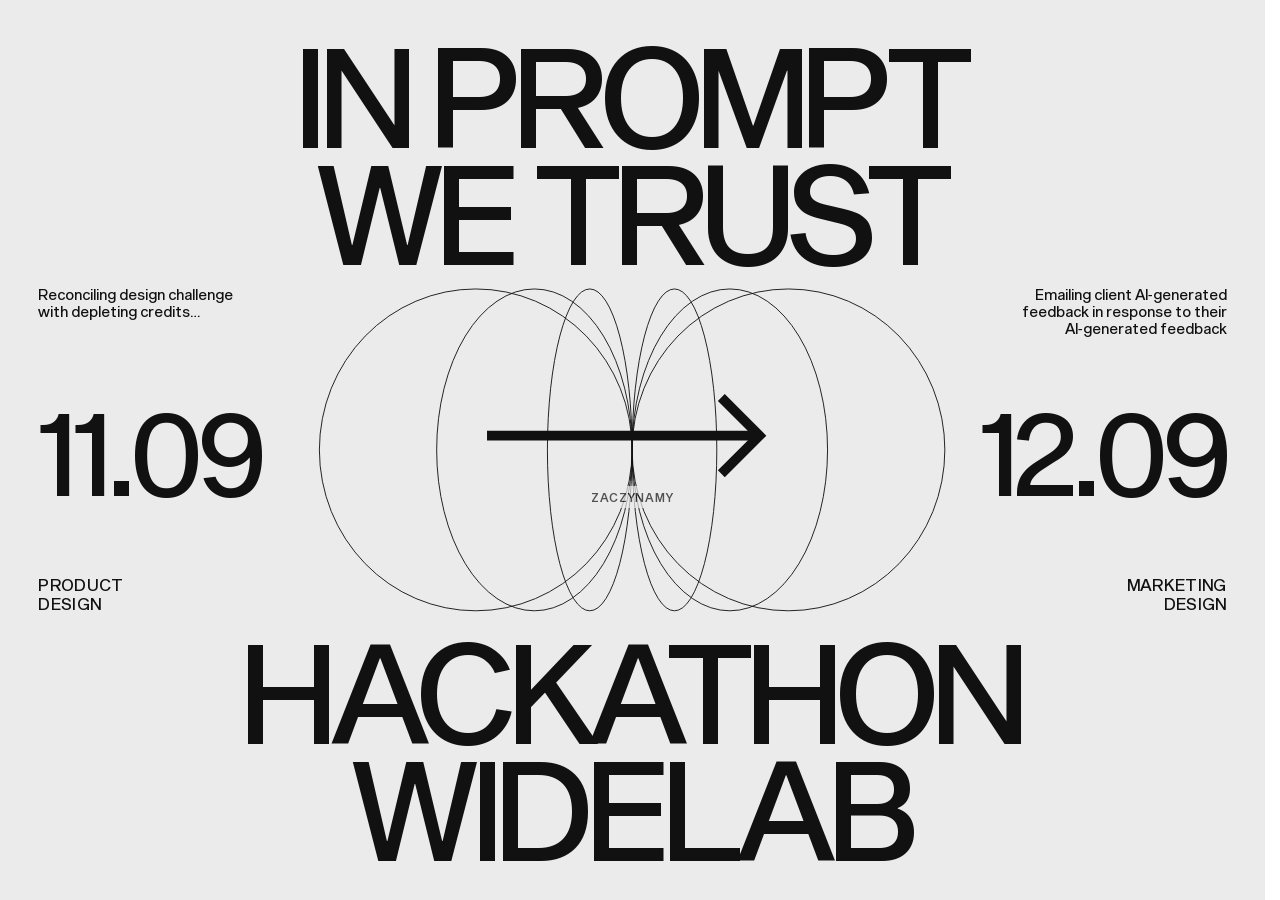
==== commit 519fbe28: "Add designer intro homepage and move guide to agenda" ====
--- a/hackathon-guide/index.html
+++ b/hackathon-guide/index.html
@@ -1,293 +1,47 @@
 <!doctype html>
 <html lang="pl" data-theme="light">
 <head>
-  <meta charset="utf-8">
-  <meta name="viewport" content="width=device-width, initial-scale=1">
-  <meta name="color-scheme" content="light">
-  <title>Hackathon 2026 — Widehue</title>
-  <link rel="stylesheet" href="css/tokens.css">
-  <link rel="stylesheet" href="css/flow.css?v=hero-workflow">
+<meta charset="utf-8">
+<meta name="viewport" content="width=device-width, initial-scale=1">
+<meta name="theme-color" content="#ebebeb">
+<title>Hackathon — Widelab</title>
+<meta name="robots" content="noindex">
+<link rel="icon" href="intro/assets/brand/widelab.svg">
+<link rel="stylesheet" href="intro/css/tokens.css">
+<link rel="stylesheet" href="intro/css/system.css">
+<link rel="stylesheet" href="intro/css/app.css">
+<link rel="stylesheet" href="intro/navigation.css">
 </head>
 <body>
-  <main class="page">
-    <div class="hero-section" data-theme="light">
-    <div class="hero-topbar">
-      <a class="brand" href="index.html" aria-label="Widehue — początek"><img src="assets/brand/wordmark.svg" alt="Widehue" width="180" height="31"></a>
-      <p class="hero-description">Astro framework starter for Mecha brand with AI</p>
+<!-- Intro: plakat "In prompt we trust" (Figma: Widelab — Merch, v4) przeniesiony na ekran. Jedyny klik: strzałka. -->
+<section class="intro poster" id="intro" aria-label="Hackathon Widelab">
+  <h1 class="poster-line poster-top">In prompt<br>we trust</h1>
+  <div class="poster-band">
+    <p class="poster-cap cap-tl">Reconciling design challenge with depleting credits…</p>
+    <p class="poster-cap cap-tr">Emailing client AI‑generated feedback in response to their AI‑generated feedback</p>
+    <svg class="poster-rings" viewBox="0 0 1000 500" fill="none" aria-hidden="true">
+      <g stroke="currentColor" stroke-width="1.4" vector-effect="non-scaling-stroke">
+        <ellipse pathLength="1" cx="260" cy="250" rx="240" ry="247"/>
+        <ellipse pathLength="1" cx="350" cy="250" rx="150" ry="247"/>
+        <ellipse pathLength="1" cx="435" cy="250" rx="65" ry="247"/>
+        <ellipse pathLength="1" cx="740" cy="250" rx="240" ry="247"/>
+        <ellipse pathLength="1" cx="650" cy="250" rx="150" ry="247"/>
+        <ellipse pathLength="1" cx="565" cy="250" rx="65" ry="247"/>
+      </g>
+    </svg>
+    <div class="poster-dates">
+      <span class="poster-line">11.09</span>
+      <a class="poster-go" href="agenda.html" aria-label="Zaczynamy">
+        <svg viewBox="0 0 420 126" fill="none" aria-hidden="true"><path d="M0 63H394" stroke="currentColor" stroke-width="14" stroke-linecap="butt"/><path d="M338 8l55 55-55 55" stroke="currentColor" stroke-width="14" stroke-linecap="butt" stroke-linejoin="miter" stroke-miterlimit="10"/></svg>
+        <span class="eyebrow">Zaczynamy</span>
+      </a>
+      <span class="poster-line">12.09</span>
     </div>
-    <header class="hero">
-      <h1>Hackathon</h1>
-      <p class="hero-subtitle">ai workflow</p>
-      
-    </header>
-    </div>
+    <p class="poster-cap cap-bl">Product<br>design</p>
+    <p class="poster-cap cap-br">Marketing<br>design</p>
+  </div>
+  <p class="poster-line poster-bottom">Hackathon<br>Widelab</p>
+</section>
 
-    <section class="timeline" aria-label="Proces hackathonu">
-      <div class="timeline-rail" aria-hidden="true"><div class="timeline-fill"></div></div>
-      <section class="stage" id="krok-1">
-        <div class="stage-summary">
-          <span class="stage-number" aria-hidden="true"></span>
-          <span><span class="eyebrow">Setup / około 10 minut <span class="stage-status">✓ Gotowe</span></span><span class="stage-title">Przygotuj środowisko</span></span>
-        </div>
-        <div class="stage-body">
-          <p class="stage-lead">Pobierz starter, otwórz właściwy folder w Claude, przygotuj Node.js i uruchom lokalny podgląd. Figmę podłącz tylko wtedy, gdy chcesz z niej importować materiały.</p>
-          <div class="tasks">
-            <details class="task" data-task="download-starter">
-              <summary class="task-summary"><span class="task-check" aria-hidden="true"></span><span class="task-title">Pobierz i rozpakuj starter Astro</span><span class="task-plus" aria-hidden="true"><svg class="disclosure-icon" viewBox="0 0 32 32" fill="none" stroke="currentColor" stroke-width="1.5" stroke-linecap="square" stroke-linejoin="miter" aria-hidden="true"><path d="m8 12 8 8 8-8"/></svg></span></summary>
-              <div class="task-content">
-                <div class="task-copy">
-                  <p>Pobierz paczkę, rozpakuj ją w łatwym do znalezienia miejscu i nazwij folder według produktu, np. <strong>nazwa-produktu-landing</strong>.</p>
-                  <div class="links"><a class="button button--accent button--download" href="#" aria-disabled="true" data-missing-link="astro-starter"><span class="primary-label">Pobierz starter — link do uzupełnienia</span><span class="primary-icon" aria-hidden="true"><svg viewBox="0 0 24 24" fill="none" stroke="currentColor" stroke-width="1.5" stroke-linecap="round" stroke-linejoin="round"><path d="M12 3v12m-5-5 5 5 5-5M4 16v5h16v-5"/></svg></span></a></div>
-                </div>
-                <button class="button button--done" type="button" data-done><span class="primary-label">Oznacz jako gotowe</span><span class="primary-icon" aria-hidden="true"><svg viewBox="0 0 24 24" fill="none" stroke="currentColor" stroke-width="1.5" stroke-linecap="round" stroke-linejoin="round"><path d="M4 12h16m-6-6 6 6-6 6"/></svg></span></button>
-              </div>
-            </details>
-
-            <details class="task" data-task="open-claude">
-              <summary class="task-summary"><span class="task-check" aria-hidden="true"></span><span class="task-title">Otwórz Claude i wskaż folder projektu</span><span class="task-plus" aria-hidden="true"><svg class="disclosure-icon" viewBox="0 0 32 32" fill="none" stroke="currentColor" stroke-width="1.5" stroke-linecap="square" stroke-linejoin="miter" aria-hidden="true"><path d="m8 12 8 8 8-8"/></svg></span></summary>
-              <div class="task-content">
-                <div class="task-copy"><p>Uruchom Claude i wskaż dokładnie folder, w którym znajduje się rozpakowany starter Astro. Przed każdym promptem upewnij się, że pracujesz w prawidłowym projekcie.</p></div>
-                <button class="button button--done" type="button" data-done><span class="primary-label">Oznacz jako gotowe</span><span class="primary-icon" aria-hidden="true"><svg viewBox="0 0 24 24" fill="none" stroke="currentColor" stroke-width="1.5" stroke-linecap="round" stroke-linejoin="round"><path d="M4 12h16m-6-6 6 6-6 6"/></svg></span></button>
-              </div>
-            </details>
-
-            <details class="task" data-task="install-node">
-              <summary class="task-summary"><span class="task-check" aria-hidden="true"></span><span class="task-title">Otwórz terminal w Claude i zainstaluj Node.js</span><span class="task-plus" aria-hidden="true"><svg class="disclosure-icon" viewBox="0 0 32 32" fill="none" stroke="currentColor" stroke-width="1.5" stroke-linecap="square" stroke-linejoin="miter" aria-hidden="true"><path d="m8 12 8 8 8-8"/></svg></span></summary>
-              <div class="task-content">
-                <div class="task-copy">
-                  <p>Po otwarciu projektu uruchom terminal w prawym górnym rogu Claude. Możesz też użyć aplikacji <strong>Terminal</strong> na swoim komputerze — wtedy najpierw przejdź do folderu projektu.</p>
-                  <p>Wybierz polecenie odpowiednie dla swojego systemu.</p>
-                  <div class="snippet">
-                    <div class="snippet-head"><span class="snippet-label">macOS / Homebrew</span><button class="button copy" type="button" aria-label="Kopiuj do schowka" title="Kopiuj do schowka"><span class="primary-icon" aria-hidden="true"><svg viewBox="0 0 24 24" fill="none" stroke="currentColor" stroke-width="1.5" stroke-linecap="round" stroke-linejoin="round"><rect x="9" y="9" width="11" height="12" rx="1"/><path d="M15 9V3H4v12h5"/></svg></span></button></div>
-                    <pre>brew install node</pre>
-                  </div>
-                  <div class="snippet">
-                    <div class="snippet-head"><span class="snippet-label">Windows / winget</span><button class="button copy" type="button" aria-label="Kopiuj do schowka" title="Kopiuj do schowka"><span class="primary-icon" aria-hidden="true"><svg viewBox="0 0 24 24" fill="none" stroke="currentColor" stroke-width="1.5" stroke-linecap="round" stroke-linejoin="round"><rect x="9" y="9" width="11" height="12" rx="1"/><path d="M15 9V3H4v12h5"/></svg></span></button></div>
-                    <pre>winget install OpenJS.NodeJS.LTS</pre>
-                  </div>
-                  <div class="snippet">
-                    <div class="snippet-head"><span class="snippet-label">Sprawdź instalację</span><button class="button copy" type="button" aria-label="Kopiuj do schowka" title="Kopiuj do schowka"><span class="primary-icon" aria-hidden="true"><svg viewBox="0 0 24 24" fill="none" stroke="currentColor" stroke-width="1.5" stroke-linecap="round" stroke-linejoin="round"><rect x="9" y="9" width="11" height="12" rx="1"/><path d="M15 9V3H4v12h5"/></svg></span></button></div>
-                    <pre>node --version
-npm --version</pre>
-                  </div>
-                  <p>Poprawny wynik pokazuje numer wersji Node.js rozpoczynający się od <strong>v</strong> oraz numer npm. Jeżeli polecenie nie istnieje albo nie zwraca numerów wersji, zgłoś problem prowadzącemu.</p>
-                </div>
-                <button class="button button--done" type="button" data-done><span class="primary-label">Oznacz jako gotowe</span><span class="primary-icon" aria-hidden="true"><svg viewBox="0 0 24 24" fill="none" stroke="currentColor" stroke-width="1.5" stroke-linecap="round" stroke-linejoin="round"><path d="M4 12h16m-6-6 6 6-6 6"/></svg></span></button>
-              </div>
-            </details>
-
-            <details class="task" data-task="connect-figma" data-optional="true">
-              <summary class="task-summary"><span class="task-check" aria-hidden="true"></span><span class="task-title">Połącz Figmę z Claude przez plugin / MCP</span><span class="optional-note">(opcjonalnie)</span><span class="task-plus" aria-hidden="true"><svg class="disclosure-icon" viewBox="0 0 32 32" fill="none" stroke="currentColor" stroke-width="1.5" stroke-linecap="square" stroke-linejoin="miter" aria-hidden="true"><path d="m8 12 8 8 8-8"/></svg></span></summary>
-              <div class="task-content">
-                <div class="task-copy">
-                  <p>Zrób to tylko wtedy, gdy chcesz przenosić z Figmy elementy wizualne, ikony, assety lub fragmenty designu. W Claude otwórz <strong>Plugins</strong>, wybierz <strong>Figma</strong> i przejdź autoryzację na koncie, na którym znajduje się właściwy projekt.</p>
-                  <p>Jeżeli nie potrzebujesz Figmy albo integracja nie działa, pomiń ten punkt. Asset możesz wyeksportować ręcznie i umieścić bezpośrednio w folderze projektu.</p>
-                </div>
-                <button class="button button--done" type="button" data-done><span class="primary-label">Oznacz opcjonalnie</span><span class="primary-icon" aria-hidden="true"><svg viewBox="0 0 24 24" fill="none" stroke="currentColor" stroke-width="1.5" stroke-linecap="round" stroke-linejoin="round"><path d="M4 12h16m-6-6 6 6-6 6"/></svg></span></button>
-              </div>
-            </details>
-
-            <details class="task" data-task="start-server">
-              <summary class="task-summary"><span class="task-check" aria-hidden="true"></span><span class="task-title">Uruchom projekt w terminalu</span><span class="task-plus" aria-hidden="true"><svg class="disclosure-icon" viewBox="0 0 32 32" fill="none" stroke="currentColor" stroke-width="1.5" stroke-linecap="square" stroke-linejoin="miter" aria-hidden="true"><path d="m8 12 8 8 8-8"/></svg></span></summary>
-              <div class="task-content">
-                <div class="task-copy">
-                  <p>W terminalu otwartym dla folderu projektu wpisz poniższe polecenie i naciśnij Enter.</p>
-                  <div class="snippet">
-                    <div class="snippet-head"><span class="snippet-label">Terminal / uruchomienie projektu</span><button class="button copy" type="button" aria-label="Kopiuj do schowka" title="Kopiuj do schowka"><span class="primary-icon" aria-hidden="true"><svg viewBox="0 0 24 24" fill="none" stroke="currentColor" stroke-width="1.5" stroke-linecap="round" stroke-linejoin="round"><rect x="9" y="9" width="11" height="12" rx="1"/><path d="M15 9V3H4v12h5"/></svg></span></button></div>
-                    <pre>npm run dev</pre>
-                  </div>
-                  <p>Po chwili terminal powinien wyświetlić odpowiedź podobną do tej:</p>
-                  <div class="snippet">
-                    <div class="snippet-head"><span class="snippet-label">Przykładowa odpowiedź Astro</span></div>
-                    <pre>astro v5.x.x ready in 320 ms
-
-┃ Local    http://localhost:4321/
-┃ Network  use --host to expose</pre>
-                  </div>
-                  <p>Skopiuj adres widoczny przy <strong>Local</strong>, np. <strong>http://localhost:4321/</strong>. Jeżeli terminal pokaże inny port, użyj adresu wyświetlonego u siebie.</p>
-                </div>
-                <button class="button button--done" type="button" data-done><span class="primary-label">Oznacz jako gotowe</span><span class="primary-icon" aria-hidden="true"><svg viewBox="0 0 24 24" fill="none" stroke="currentColor" stroke-width="1.5" stroke-linecap="round" stroke-linejoin="round"><path d="M4 12h16m-6-6 6 6-6 6"/></svg></span></button>
-              </div>
-            </details>
-
-            <details class="task" data-task="open-preview">
-              <summary class="task-summary"><span class="task-check" aria-hidden="true"></span><span class="task-title">Otwórz starter w przeglądarce</span><span class="task-plus" aria-hidden="true"><svg class="disclosure-icon" viewBox="0 0 32 32" fill="none" stroke="currentColor" stroke-width="1.5" stroke-linecap="square" stroke-linejoin="miter" aria-hidden="true"><path d="m8 12 8 8 8-8"/></svg></span></summary>
-              <div class="task-content">
-                <div class="task-copy"><p>Wklej lokalny adres w pasku przeglądarki i sprawdź, czy strona startowa działa. Nie zamykaj terminala z uruchomionym serwerem. Gdy widzisz podgląd, przejdź do kroku 2.</p></div>
-                <button class="button button--done" type="button" data-done><span class="primary-label">Oznacz jako gotowe</span><span class="primary-icon" aria-hidden="true"><svg viewBox="0 0 24 24" fill="none" stroke="currentColor" stroke-width="1.5" stroke-linecap="round" stroke-linejoin="round"><path d="M4 12h16m-6-6 6 6-6 6"/></svg></span></button>
-              </div>
-            </details>
-          </div>
-        </div>
-      </section>
-
-      <section class="stage" id="krok-2">
-        <div class="stage-summary">
-          <span class="stage-number" aria-hidden="true"></span>
-          <span><span class="eyebrow">Strategia i wireframe / około 20 minut <span class="stage-status">✓ Gotowe</span></span><span class="stage-title">Zaimportuj strategię i zbuduj wireframe</span></span>
-        </div>
-        <div class="stage-body">
-          <p class="stage-lead">Najpierw przekaż agentowi kontekst produktu. Następnie poproś o propozycję 2–3 sekcji, wybierz kierunek i dopiero wtedy zleć budowę strukturalnej bazy strony.</p>
-          <div class="tasks">
-            <details class="task" data-task="import-strategy">
-              <summary class="task-summary"><span class="task-check" aria-hidden="true"></span><span class="task-title">Załącz strategię w nowym wątku</span><span class="task-plus" aria-hidden="true"><svg class="disclosure-icon" viewBox="0 0 32 32" fill="none" stroke="currentColor" stroke-width="1.5" stroke-linecap="square" stroke-linejoin="miter" aria-hidden="true"><path d="m8 12 8 8 8-8"/></svg></span></summary>
-              <div class="task-content">
-                <div class="task-copy">
-                  <p>Otwórz nowy wątek w Claude, załącz Markdown ze strategią produktu i wklej poniższy prompt. Agent ma uzupełnić właściwe pliki startera, ale jeszcze niczego nie projektować.</p>
-                  <div class="links"><a class="button button--accent button--download" href="#" aria-disabled="true" data-missing-link="strategy-markdown"><span class="primary-label">Pobierz strategię — link do uzupełnienia</span><span class="primary-icon" aria-hidden="true"><svg viewBox="0 0 24 24" fill="none" stroke="currentColor" stroke-width="1.5" stroke-linecap="round" stroke-linejoin="round"><path d="M12 3v12m-5-5 5 5 5-5M4 16v5h16v-5"/></svg></span></a></div>
-                  <div class="snippet">
-                    <div class="snippet-head"><span class="snippet-label">Prompt 01 / import strategii</span><button class="button copy" type="button" aria-label="Kopiuj do schowka" title="Kopiuj do schowka"><span class="primary-icon" aria-hidden="true"><svg viewBox="0 0 24 24" fill="none" stroke="currentColor" stroke-width="1.5" stroke-linecap="round" stroke-linejoin="round"><rect x="9" y="9" width="11" height="12" rx="1"/><path d="M15 9V3H4v12h5"/></svg></span></button></div>
-                    <pre>Przeczytaj załączony plik Markdown ze strategią produktu przygotowanego podczas pierwszego dnia. Najpierw zapoznaj się z dokumentacją startera i regułami dotyczącymi plików strategicznych.
-
-Przenieś istotny kontekst produktu do właściwych plików w projekcie. Oddziel potwierdzone fakty, założenia i brakujące informacje. Nie twórz jeszcze interfejsu ani nowych komponentów.
-
-Na końcu podsumuj, jakie pliki utworzyłeś lub zmieniłeś, oraz wskaż luki, które mogą wpłynąć na komunikację landing page’a.</pre>
-                  </div>
-                </div>
-                <button class="button button--done" type="button" data-done><span class="primary-label">Oznacz jako gotowe</span><span class="primary-icon" aria-hidden="true"><svg viewBox="0 0 24 24" fill="none" stroke="currentColor" stroke-width="1.5" stroke-linecap="round" stroke-linejoin="round"><path d="M4 12h16m-6-6 6 6-6 6"/></svg></span></button>
-              </div>
-            </details>
-
-            <details class="task" data-task="propose-architecture">
-              <summary class="task-summary"><span class="task-check" aria-hidden="true"></span><span class="task-title">Poproś o propozycję architektury informacji</span><span class="task-plus" aria-hidden="true"><svg class="disclosure-icon" viewBox="0 0 32 32" fill="none" stroke="currentColor" stroke-width="1.5" stroke-linecap="square" stroke-linejoin="miter" aria-hidden="true"><path d="m8 12 8 8 8-8"/></svg></span></summary>
-              <div class="task-content">
-                <div class="task-copy">
-                  <p>Poproś AI o krótki plan. Na tym etapie wybierasz, co landing page ma powiedzieć — agent nie powinien jeszcze pisać kodu.</p>
-                  <div class="snippet">
-                    <div class="snippet-head"><span class="snippet-label">Prompt 02 / propozycja sekcji</span><button class="button copy" type="button" aria-label="Kopiuj do schowka" title="Kopiuj do schowka"><span class="primary-icon" aria-hidden="true"><svg viewBox="0 0 24 24" fill="none" stroke="currentColor" stroke-width="1.5" stroke-linecap="round" stroke-linejoin="round"><rect x="9" y="9" width="11" height="12" rx="1"/><path d="M15 9V3H4v12h5"/></svg></span></button></div>
-                    <pre>Na podstawie plików strategicznych produktu zaproponuj architekturę informacji dla landing page’a składającego się z 2–3 sekcji. Sekcje mają jasno komunikować wartość produktu i promować go właściwemu odbiorcy.
-
-Dla każdej sekcji podaj:
-1. cel komunikacyjny,
-2. jeden główny komunikat,
-3. potrzebną treść, dowód lub asset,
-4. sposób przejścia do kolejnej sekcji.
-
-Przedstaw wynik jako krótką, numerowaną listę. Nie pisz kodu, nie buduj jeszcze strony i nie dodawaj niepotwierdzonych informacji.</pre>
-                  </div>
-                </div>
-                <button class="button button--done" type="button" data-done><span class="primary-label">Oznacz jako gotowe</span><span class="primary-icon" aria-hidden="true"><svg viewBox="0 0 24 24" fill="none" stroke="currentColor" stroke-width="1.5" stroke-linecap="round" stroke-linejoin="round"><path d="M4 12h16m-6-6 6 6-6 6"/></svg></span></button>
-              </div>
-            </details>
-
-            <details class="task" data-task="build-wireframe">
-              <summary class="task-summary"><span class="task-check" aria-hidden="true"></span><span class="task-title">Zleć budowę wireframe’u</span><span class="task-plus" aria-hidden="true"><svg class="disclosure-icon" viewBox="0 0 32 32" fill="none" stroke="currentColor" stroke-width="1.5" stroke-linecap="square" stroke-linejoin="miter" aria-hidden="true"><path d="m8 12 8 8 8-8"/></svg></span></summary>
-              <div class="task-content">
-                <div class="task-copy">
-                  <p>Wklej wybrany i ewentualnie poprawiony wariant architektury. Agent ma zbudować działającą bazę, którą dopracujesz wizualnie w kolejnym kroku.</p>
-                  <div class="snippet">
-                    <div class="snippet-head"><span class="snippet-label">Prompt 03 / budowa wireframe’u</span><button class="button copy" type="button" aria-label="Kopiuj do schowka" title="Kopiuj do schowka"><span class="primary-icon" aria-hidden="true"><svg viewBox="0 0 24 24" fill="none" stroke="currentColor" stroke-width="1.5" stroke-linecap="round" stroke-linejoin="round"><rect x="9" y="9" width="11" height="12" rx="1"/><path d="M15 9V3H4v12h5"/></svg></span></button></div>
-                    <pre>Zbuduj wireframe landing page’a na podstawie poniższej, zatwierdzonej architektury informacji:
-
-[WKLEJ TUTAJ WYBRANY PLAN 2–3 SEKCJI]
-
-Stwórz strukturalną bazę tych sekcji. Korzystaj z istniejących komponentów, tokenów, assetów, brandingu i agentic rules startera Mecha. Zachowaj obecny system zamiast tworzyć równoległe style. Użyj treści wynikających z plików strategicznych i nie wymyślaj brakujących faktów.
-
-Na tym etapie skup się na hierarchii, układzie i przepływie informacji — bez pełnego dopracowania wizualnego. Po implementacji sprawdź działanie strony w przeglądarce i podsumuj zmienione pliki.</pre>
-                  </div>
-                  <p class="notice"><strong>To zadanie może potrwać kilka lub kilkanaście minut.</strong> Nie czekaj bezczynnie — przejdź od razu do kroku 3 i zacznij zbierać inspiracje.</p>
-                </div>
-                <button class="button button--done" type="button" data-done><span class="primary-label">Oznacz jako gotowe</span><span class="primary-icon" aria-hidden="true"><svg viewBox="0 0 24 24" fill="none" stroke="currentColor" stroke-width="1.5" stroke-linecap="round" stroke-linejoin="round"><path d="M4 12h16m-6-6 6 6-6 6"/></svg></span></button>
-              </div>
-            </details>
-          </div>
-        </div>
-      </section>
-
-      <section class="stage" id="krok-3" data-theme="dark">
-        <div class="stage-summary">
-          <span class="stage-number" aria-hidden="true"></span>
-          <span><span class="eyebrow">Praca kreatywna / główny blok <span class="stage-status">✓ Gotowe</span></span><span class="stage-title">Znajdź inspiracje i iteruj</span></span>
-        </div>
-        <div class="stage-body">
-          <p class="stage-lead">W czasie budowy wireframe’u zbierz kierunek wizualny. Gdy baza będzie gotowa, rozwijaj ją małymi zmianami zgodnie z workflow startera pokazanym przez prowadzącego w kroku 0.</p>
-          <div class="tasks">
-            <details class="task" data-task="find-and-collect-inspiration">
-              <summary class="task-summary"><span class="task-check" aria-hidden="true"></span><span class="task-title">Znajdź i zbierz inspiracje</span><span class="task-plus" aria-hidden="true"><svg class="disclosure-icon" viewBox="0 0 32 32" fill="none" stroke="currentColor" stroke-width="1.5" stroke-linecap="square" stroke-linejoin="miter" aria-hidden="true"><path d="m8 12 8 8 8-8"/></svg></span></summary>
-              <div class="task-content">
-                <div class="task-copy">
-                  <p>Szukaj konkretnych rozwiązań: kompozycji sekcji, sposobu pokazania produktu, zachowania typografii, animacji albo gotowej techniki. Otwieraj przydatne strony w nowych kartach, rób screenshoty i zapisuj assety oraz linki w jednym lokalnym folderze.</p>
-                  <div class="link-list" id="inspiration-list" aria-live="polite"></div>
-                  <div class="load-more-row">
-                    <span class="source-count" id="inspiration-count"></span>
-                    <button class="button" id="load-more-inspiration" type="button">Load more</button>
-                  </div>
-                  <p>Gdy wireframe będzie gotowy, załącz wybrane materiały do Claude i opisz, <strong>jaki efekt chcesz uzyskać</strong>: kompozycję, typografię, motion, asset albo sposób prezentacji produktu. Nie proś o bezpośrednie kopiowanie całej strony.</p>
-                  <div class="snippet">
-                    <div class="snippet-head"><span class="snippet-label">Przykład / sekcja procesu ze screena</span><button class="button copy" type="button" aria-label="Kopiuj do schowka" title="Kopiuj do schowka"><span class="primary-icon" aria-hidden="true"><svg viewBox="0 0 24 24" fill="none" stroke="currentColor" stroke-width="1.5" stroke-linecap="round" stroke-linejoin="round"><rect x="9" y="9" width="11" height="12" rx="1"/><path d="M15 9V3H4v12h5"/></svg></span></button></div>
-                    <pre>Załączam screen z inspiracją pokazującą, jak chcę, żeby wyglądała sekcja procesu na moim landing page’u.
-
-Na podstawie tego screena zbuduj sekcję „Proces” w miejscu komponentu `[IDENTYFIKATOR SEKCJI]`. Potraktuj referencję jako wskazówkę dla struktury: układu nagłówka i opisu, rozmieszczenia kroków, ich numeracji, odstępów oraz sposobu połączenia ich w czytelną sekwencję.
-
-Dopasuj tę strukturę do treści mojego produktu oraz istniejących komponentów, tokenów i brandingu Mecha. Korzystaj z zatwierdzonych treści i plików strategicznych projektu. Nie kopiuj tekstów, logo ani identyfikacji wizualnej z inspiracji. Jeżeli brakuje informacji o procesie, wskaż je zamiast wymyślać kroki.
-
-Najpierw krótko opisz, jakie elementy kompozycji przeniesiesz ze screena, a następnie zbuduj sekcję. Zachowaj czytelną kolejność na mobile. Nie zmieniaj innych sekcji ani globalnych stylów. Nie dodawaj animacji lub interakcji, których nie da się ustalić na podstawie statycznego screena.
-
-Na końcu sprawdź sekcję w przeglądarce na desktopie i mobile oraz podsumuj wprowadzone zmiany.</pre>
-                  </div>
-                </div>
-                <button class="button button--done" type="button" data-done><span class="primary-label">Oznacz jako gotowe</span><span class="primary-icon" aria-hidden="true"><svg viewBox="0 0 24 24" fill="none" stroke="currentColor" stroke-width="1.5" stroke-linecap="round" stroke-linejoin="round"><path d="M4 12h16m-6-6 6 6-6 6"/></svg></span></button>
-              </div>
-            </details>
-
-            <details class="task" data-task="iterate-section-by-section">
-              <summary class="task-summary"><span class="task-check" aria-hidden="true"></span><span class="task-title">Iteruj sekcja po sekcji w Claude</span><span class="task-plus" aria-hidden="true"><svg class="disclosure-icon" viewBox="0 0 32 32" fill="none" stroke="currentColor" stroke-width="1.5" stroke-linecap="square" stroke-linejoin="miter" aria-hidden="true"><path d="m8 12 8 8 8-8"/></svg></span></summary>
-              <div class="task-content">
-                <div class="task-copy">
-                  <p>Włącz <strong>Grid Guides</strong>. Gdy chcesz zmienić element, najedź na niego i skopiuj identyfikator komponentu. Przy zmianach layoutu określaj dokładnie, od której do której kolumny ma znajdować się każdy element.</p>
-                  <p>Każdy prompt powinien dotyczyć jednej sekcji, komponentu albo animacji. Możesz pracować w 2–3 wątkach równolegle, jeśli ich zakresy nie dotykają tych samych plików i elementów.</p>
-
-                  <div class="snippet">
-                    <div class="snippet-head"><span class="snippet-label">Przykład / kolor przycisku</span><button class="button copy" type="button" aria-label="Kopiuj do schowka" title="Kopiuj do schowka"><span class="primary-icon" aria-hidden="true"><svg viewBox="0 0 24 24" fill="none" stroke="currentColor" stroke-width="1.5" stroke-linecap="round" stroke-linejoin="round"><rect x="9" y="9" width="11" height="12" rx="1"/><path d="M15 9V3H4v12h5"/></svg></span></button></div>
-                    <pre>Zaktualizuj tylko komponent `[IDENTYFIKATOR PRZYCISKU]`. Zmień jego kolor tła na `[KOLOR LUB TOKEN]` i dobierz czytelny kolor tekstu. Zachowaj istniejące wymiary, typografię oraz stany hover i focus. Nie zmieniaj pozostałych przycisków ani globalnej palety. Po zmianie sprawdź rezultat w przeglądarce.</pre>
-                  </div>
-
-                  <div class="snippet">
-                    <div class="snippet-head"><span class="snippet-label">Przykład / układ na gridzie</span><button class="button copy" type="button" aria-label="Kopiuj do schowka" title="Kopiuj do schowka"><span class="primary-icon" aria-hidden="true"><svg viewBox="0 0 24 24" fill="none" stroke="currentColor" stroke-width="1.5" stroke-linecap="round" stroke-linejoin="round"><rect x="9" y="9" width="11" height="12" rx="1"/><path d="M15 9V3H4v12h5"/></svg></span></button></div>
-                    <pre>Zaktualizuj tylko sekcję `[IDENTYFIKATOR SEKCJI]`. Na desktopie umieść blok tekstowy w kolumnach 1–4, a główny wizual w kolumnach 5–12. Zachowaj istniejące komponenty i spacing systemu. Na mobile ustaw najpierw tekst, a następnie wizual. Nie przebudowuj pozostałych sekcji. Sprawdź layout w przeglądarce.</pre>
-                  </div>
-
-                  <div class="snippet">
-                    <div class="snippet-head"><span class="snippet-label">Przykład / animacja timeline’u</span><button class="button copy" type="button" aria-label="Kopiuj do schowka" title="Kopiuj do schowka"><span class="primary-icon" aria-hidden="true"><svg viewBox="0 0 24 24" fill="none" stroke="currentColor" stroke-width="1.5" stroke-linecap="round" stroke-linejoin="round"><rect x="9" y="9" width="11" height="12" rx="1"/><path d="M15 9V3H4v12h5"/></svg></span></button></div>
-                    <pre>Dodaj subtelną animację do timeline’u `[IDENTYFIKATOR KOMPONENTU]`. Podczas scrollowania kolejne elementy mają pojawiać się sekwencyjnie przez zmianę opacity i przesunięcie w osi Y. Zachowaj czytelność, aktualny layout i płynność na mobile. Uwzględnij `prefers-reduced-motion` i nie zmieniaj innych komponentów. Po implementacji przetestuj efekt w przeglądarce.</pre>
-                  </div>
-
-                  <div class="snippet">
-                    <div class="snippet-head"><span class="snippet-label">Przykład / praca z inspiracją</span><button class="button copy" type="button" aria-label="Kopiuj do schowka" title="Kopiuj do schowka"><span class="primary-icon" aria-hidden="true"><svg viewBox="0 0 24 24" fill="none" stroke="currentColor" stroke-width="1.5" stroke-linecap="round" stroke-linejoin="round"><rect x="9" y="9" width="11" height="12" rx="1"/><path d="M15 9V3H4v12h5"/></svg></span></button></div>
-                    <pre>Pracuj tylko nad sekcją `[IDENTYFIKATOR SEKCJI]`. Załączoną inspirację wykorzystaj jako referencję dla `[KOMPOZYCJI / TYPOGRAFII / MOTION / SPOSOBU POKAZANIA PRODUKTU]`, ale nie kopiuj jej dosłownie. Zachowaj komponenty, tokeny i branding Mecha. Najpierw krótko opisz plan zmiany, następnie go wdroż i sprawdź rezultat w przeglądarce.</pre>
-                  </div>
-                </div>
-                <button class="button button--done" type="button" data-done><span class="primary-label">Oznacz jako gotowe</span><span class="primary-icon" aria-hidden="true"><svg viewBox="0 0 24 24" fill="none" stroke="currentColor" stroke-width="1.5" stroke-linecap="round" stroke-linejoin="round"><path d="M4 12h16m-6-6 6 6-6 6"/></svg></span></button>
-              </div>
-            </details>
-          </div>
-        </div>
-      </section>
-    </section>
-  </main>
-
-  <button class="guide-launcher" id="guide-launcher" type="button" aria-expanded="false" aria-controls="ai-guide"><span class="primary-label">AI tips</span><span class="primary-icon" aria-hidden="true"><svg viewBox="0 0 24 24" fill="none" stroke="currentColor" stroke-width="1.5" stroke-linecap="round" stroke-linejoin="round"><path d="M4 12h16m-6-6 6 6-6 6"/></svg></span></button>
-
-  <aside class="guide-panel" id="ai-guide" aria-hidden="true" aria-labelledby="guide-title">
-    <div class="guide-head">
-      <div><span>Szybki poradnik</span><h2 id="guide-title">Jak sprawnie budować z AI</h2></div>
-      <button class="guide-close" id="guide-close" type="button" aria-label="Zamknij poradnik">×</button>
-    </div>
-    <div class="guide-tips">
-      <details class="tip"><summary>Pracuj maksymalnie w 2–3 wątkach</summary><p>Osobne wątki mogą dotyczyć np. copy, assetu i animacji. Nie otwieraj kilkunastu rozmów, nad którymi trudno zapanować.</p></details>
-      <details class="tip"><summary>Rozdzielaj zakresy</summary><p>Nie zlecaj dwóm agentom jednoczesnej zmiany tego samego komponentu, pliku ani wspólnych tokenów.</p></details>
-      <details class="tip"><summary>Opisuj konkretny rezultat</summary><p>Podaj identyfikator komponentu, cel zmiany, kolumny gridu i elementy, których agent nie powinien ruszać. „Zrób ładniej” nie wystarczy.</p></details>
-      <details class="tip"><summary>Dobieraj model do zadania</summary><p>Mocniejszego modelu używaj do strategii, architektury, komponentów i animacji. Szybszy wystarczy do copy, spacingu i drobnych poprawek.</p></details>
-      <details class="tip"><summary>Nie czekaj bezczynnie</summary><p>Gdy agent buduje wireframe, zbieraj inspiracje, rób screenshoty i przygotowuj assety do kolejnej iteracji.</p></details>
-      <details class="tip"><summary>Inspiracja potrzebuje instrukcji</summary><p>Wklejając referencję do Claude, napisz, czy chodzi o kompozycję, typografię, motion, asset czy zachowanie komponentu.</p></details>
-      <details class="tip"><summary>Iteruj małymi zmianami</summary><p>Przed większą zmianą upewnij się, że projekt działa. Pracuj sekcja po sekcji i po każdej zmianie sprawdzaj efekt w przeglądarce.</p></details>
-      <details class="tip"><summary>Problem techniczny? Zgłoś go</summary><p>Jeżeli projekt nie startuje, terminal pokazuje błąd albo integracja nie działa, zgłoś to prowadzącemu zamiast tracić dużą część warsztatu na diagnozę.</p></details>
-    </div>
-  </aside>
-
-  <div class="toast" id="toast" role="status" aria-live="polite">Skopiowano</div>
-
-  <script src="js/flow.js" defer></script>
-  <script src="js/timeline.js" defer></script>
 </body>
 </html>
--- a/hackathon-guide/intro/css/tokens.css
+++ b/hackathon-guide/intro/css/tokens.css
@@ -0,0 +1,20 @@
+/* Primitive values extracted from widehue.webflow/css/widehue.css :root. */
+@font-face{font-family:'Sequel Sans';src:url('../assets/fonts/SequelSans-RomanDisp.woff2') format('woff2');font-weight:400;font-display:swap}
+@font-face{font-family:'Sequel Sans';src:url('../assets/fonts/SequelSans-MediumDisp.woff2') format('woff2');font-weight:500;font-display:swap}
+@font-face{font-family:'Britti Sans';src:url('../assets/fonts/BrittiSans-Regular.woff') format('woff');font-weight:400;font-display:swap}
+:root{
+ --wide-black:#151515;--wide-white:#fff;--wide-purple:#4734f7;--wide-yellow:#e6ff27;
+ --wide-gray-50:#fbfbfb;--wide-gray-100:#f6f6f6;--wide-gray-200:#ebebeb;--wide-gray-300:#d9d9d9;--wide-gray-400:#b3b3b3;--wide-gray-500:#a3a3a3;--wide-gray-600:#8e8e8e;--wide-gray-700:#7a7a7a;--wide-gray-800:#656565;--wide-gray-900:#464646;--wide-purple-100:#edebfe;
+ --font-brand:'Sequel Sans',Arial,sans-serif;--font-secondary:'Britti Sans',Arial,sans-serif;--font-code:ui-monospace,SFMono-Regular,Consolas,monospace;
+ --text-h1:6.5rem;--text-h2:5rem;--text-h3:3rem;--text-h4:2rem;--text-h5:1.5rem;--text-h6:1.125rem;
+ /* Curated spacing API; values observed throughout the source, not a source token scale. */
+ --space-1:.25rem;--space-2:.5rem;--space-3:.75rem;--space-4:1rem;--space-6:1.5rem;--space-8:2rem;--space-10:2.5rem;--space-12:3rem;--space-16:4rem;--space-24:6rem;--space-32:8rem;
+ --radius-sm:.375rem;--radius-md:.75rem;--radius-lg:1rem;--radius-pill:999px;--container:90rem;--gutter:2.5rem;--duration:200ms;
+}
+/* Semantic modes are an extension built from the original brand palette. */
+:root,[data-theme="light"]{color-scheme:light;--color-bg:var(--wide-white);--color-surface:var(--wide-gray-100);--color-text:var(--wide-black);--color-muted:var(--wide-gray-800);--color-border:var(--wide-gray-300);--color-accent:var(--wide-purple);--color-on-accent:var(--wide-white);--color-inverse:var(--wide-black);--color-on-inverse:var(--wide-white);--color-focus:var(--wide-purple)}
+[data-theme="dark"]{color-scheme:dark;--color-bg:var(--wide-black);--color-surface:#222;--color-text:var(--wide-white);--color-muted:var(--wide-gray-400);--color-border:var(--wide-gray-900);--color-accent:var(--wide-yellow);--color-on-accent:var(--wide-black);--color-inverse:var(--wide-white);--color-on-inverse:var(--wide-black);--color-focus:var(--wide-yellow)}
+[data-theme="purple"]{color-scheme:dark;--color-bg:var(--wide-purple);--color-surface:#392ac6;--color-text:var(--wide-white);--color-muted:var(--wide-purple-100);--color-border:#8e81fa;--color-accent:var(--wide-yellow);--color-on-accent:var(--wide-black);--color-inverse:var(--wide-white);--color-on-inverse:var(--wide-black);--color-focus:var(--wide-yellow)}
+[data-theme="yellow"]{color-scheme:light;--color-bg:var(--wide-yellow);--color-surface:#d5ec24;--color-text:var(--wide-black);--color-muted:var(--wide-gray-900);--color-border:#899817;--color-accent:var(--wide-purple);--color-on-accent:var(--wide-white);--color-inverse:var(--wide-black);--color-on-inverse:var(--wide-white);--color-focus:var(--wide-purple)}
+@media(max-width:991px){:root{--text-h1:5rem;--text-h2:2.5rem;--text-h3:2rem;--text-h4:1.5rem;--gutter:1.75rem}}
+@media(max-width:600px){:root{--text-h1:3.25rem;--gutter:1.25rem}}
--- a/hackathon-guide/intro/css/system.css
+++ b/hackathon-guide/intro/css/system.css
@@ -0,0 +1,6 @@
+*{box-sizing:border-box}html{scroll-behavior:smooth}body{margin:0;background:var(--color-bg);color:var(--color-text);font-family:var(--font-brand);font-size:1rem;line-height:1.4}h1,h2,h3,h4,h5,h6,p{margin:0}button,input,select,textarea{font:inherit}button,a,input,select,textarea{-webkit-tap-highlight-color:transparent}a{color:inherit}button{cursor:pointer}button:disabled{opacity:.4;cursor:not-allowed}img,svg{max-width:100%;display:block}button:focus-visible,a:focus-visible,input:focus-visible,select:focus-visible,textarea:focus-visible,summary:focus-visible{outline:3px solid var(--color-focus);outline-offset:5px}::selection{background:var(--wide-purple);color:white}
+.text-h1,.text-h2,.text-h3{font-weight:400;line-height:1}.text-h1{font-size:var(--text-h1);letter-spacing:-.065rem}.text-h2{font-size:var(--text-h2);letter-spacing:-.05rem}.text-h3{font-size:var(--text-h3);letter-spacing:-.03rem}.text-h4{font-size:var(--text-h4);font-weight:400;line-height:1.1875;letter-spacing:-.02rem}.text-h5{font-size:var(--text-h5);font-weight:500;line-height:1.208;letter-spacing:-.015rem}.text-h6{font-size:var(--text-h6);font-weight:500;line-height:1.222;letter-spacing:-.011rem}.text-xl{font-size:1.5rem;line-height:1.333;letter-spacing:.03rem}.text-lg{font-size:1.125rem;line-height:1.333;letter-spacing:.022rem}.text-md{font-size:1rem;line-height:1.5}.text-sm{font-size:.875rem;line-height:1.5}.text-xs{font-size:.75rem;line-height:1.5}.text-muted{color:var(--color-muted)}.eyebrow{font:500 .75rem/1.5 var(--font-brand);letter-spacing:.07em;text-transform:uppercase}.code{font-family:var(--font-code);font-size:.75rem}.container{width:min(100% - 2*var(--gutter),var(--container));margin-inline:auto}.section{padding-block:var(--space-24)}.stack{display:flex;flex-direction:column;gap:var(--space-6)}.cluster{display:flex;flex-wrap:wrap;align-items:center;gap:var(--space-4)}.grid{display:grid;grid-template-columns:repeat(2,minmax(0,1fr));gap:var(--space-6)}.surface,[data-theme]{background-color:var(--color-bg);color:var(--color-text)}
+.btn{display:inline-flex;align-items:center;justify-content:center;gap:1rem;min-height:44px;padding:.75rem 1.5rem;border:1px solid transparent;border-radius:var(--radius-pill);background:var(--color-accent);color:var(--color-on-accent);text-decoration:none;font-size:1.125rem;line-height:1.6;transition:transform var(--duration),opacity var(--duration)}.btn:hover:not(:disabled){transform:translateY(-2px)}.btn--secondary{background:transparent;color:var(--color-text);border-color:var(--color-border)}.btn--inverse{background:var(--color-inverse);color:var(--color-on-inverse)}.cta{display:inline-flex;gap:1rem;align-items:center;min-height:44px;background:none;border:0;color:var(--color-text);text-decoration:none;padding:0;font-size:1.125rem;letter-spacing:.022rem;line-height:1.6}.cta__icon{display:grid;place-items:center;width:2.25rem;height:2.25rem;border-radius:50%;background:var(--color-accent);color:var(--color-on-accent);transition:transform var(--duration)}.cta:hover .cta__icon{transform:rotate(-45deg)}.tag{display:inline-flex;align-items:center;padding:.375rem .75rem;border:1px solid var(--color-border);border-radius:var(--radius-pill);font-size:.75rem}.card{border:1px solid var(--color-border);border-radius:var(--radius-lg);padding:2rem;background:var(--color-bg);color:var(--color-text)}.field{display:grid;gap:.5rem}.input{width:100%;padding:1rem;border:1px solid var(--color-border);border-radius:var(--radius-sm);background:var(--color-bg);color:var(--color-text)}.input::placeholder{color:var(--color-muted)}.input:disabled{opacity:.5}.accordion{border-block-end:1px solid var(--color-border);padding:1.5rem 0}.accordion summary{cursor:pointer;font-size:1.5rem}.accordion p{padding-top:1rem;max-width:60ch;color:var(--color-muted)}.slide{aspect-ratio:16/9;padding:clamp(1.5rem,4vw,4rem);display:flex;flex-direction:column;justify-content:space-between;overflow:hidden}.slide__title{font-size:clamp(2rem,5vw,5rem);font-weight:400;line-height:1;letter-spacing:-.01em;max-width:13ch}
+@media(max-width:700px){.grid{grid-template-columns:1fr}.section{padding-block:4rem}.text-xl{font-size:1.125rem}.slide{aspect-ratio:auto;min-height:360px}}
+@media(prefers-reduced-motion:reduce){html{scroll-behavior:auto}*,*::before,*::after{transition:none!important;animation:none!important}}
+@media print{body{background:white;color:black}.slide{aspect-ratio:16/9;break-after:page;print-color-adjust:exact;-webkit-print-color-adjust:exact}}
--- a/hackathon-guide/intro/css/app.css
+++ b/hackathon-guide/intro/css/app.css
@@ -0,0 +1,300 @@
+/* Warstwa aplikacji warsztatu na Widehue: tylko komponenty steppera, quizu i list.
+   Kolory i typografia wyłącznie z tokens.css / system.css. */
+
+/* ===== przyciski: czarne zamiast fioletowych ===== */
+.btn{background:var(--color-inverse);color:var(--color-on-inverse)}
+.btn--secondary{background:transparent;color:var(--color-text)}
+.cta__icon{background:var(--color-inverse);color:var(--color-on-inverse)}
+
+/* ===== szkielet ===== */
+/* pasek przewijania pojawia się tylko na dłuższych krokach; bez stałej rynny treść skakała o szerokość paska */
+html{scrollbar-gutter:stable}
+.app-header{position:sticky;top:0;z-index:5;background:var(--color-bg);border-bottom:1px solid var(--color-border)}
+.app-header .container{display:flex;align-items:center;justify-content:space-between;min-height:64px}
+.app-header .wordmark{display:block;width:76px;color:var(--color-text)}
+.app-header .wordmark svg{width:100%;height:auto}
+.layout{display:grid;grid-template-columns:220px minmax(0,1fr);gap:var(--space-16);align-items:start;padding-block:var(--space-12) var(--space-24)}
+.steps-main .step{padding:var(--space-4) 0 var(--space-8)}
+.steps-main .step h1,.steps-main .step h2{max-width:22ch}
+.steps-main .lead{max-width:56ch;color:var(--color-muted)}
+.stepnav{display:flex;justify-content:space-between;align-items:center;gap:var(--space-4);margin-top:var(--space-12)}
+
+/* ===== pionowy pasek kroków: pill jedzie do aktywnego kroku (jak nav w docsach Wideset) ===== */
+.stepbar{list-style:none;margin:0 0 0 -12px;padding:0;position:sticky;top:88px;display:flex;flex-direction:column;gap:2px}
+.stepbar li{position:relative;z-index:1;display:flex;align-items:center;height:32px;padding:0 12px;border-radius:6px;font-size:.9375rem;line-height:1.3;color:var(--wide-gray-400);white-space:nowrap;transition:color 160ms}
+.stepbar li.done{color:var(--color-muted);cursor:pointer}
+.stepbar li.done:hover{color:var(--color-text)}
+.stepbar li.on{color:var(--color-text);font-weight:500}
+.stepbar .stepbar-pill{position:absolute;top:0;left:0;right:0;height:32px;z-index:0;padding:0;border-radius:6px;background:var(--color-surface);opacity:0;pointer-events:none;transition:transform 150ms cubic-bezier(.22,1,.36,1),height 150ms cubic-bezier(.22,1,.36,1),opacity 150ms ease}
+@media (prefers-reduced-motion:reduce){.stepbar .stepbar-pill{transition:opacity 120ms ease}}
+
+/* ===== wybór: dwa bloki, karty pakietów ===== */
+.choice{display:grid;grid-template-columns:1fr 1fr;gap:var(--space-4);margin-top:var(--space-8)}
+.choice-card,.pick-card{font:inherit;text-align:left;cursor:pointer;color:var(--color-text);background:var(--color-bg);border:1px solid var(--color-border);border-radius:var(--radius-lg);padding:var(--space-8);display:flex;flex-direction:column;gap:var(--space-2);transition:transform var(--duration),border-color var(--duration)}
+.choice-card:hover,.pick-card:hover{border-color:var(--color-text);transform:translateY(-2px)}
+.choice-card{min-height:200px}
+.choice-card h3,.pick-card h3{font-size:var(--text-h5);font-weight:500;letter-spacing:-.015rem;margin:var(--space-1) 0 0}
+.choice-card p,.pick-card p{margin:0;color:var(--color-muted)}
+.grid2{display:grid;grid-template-columns:1fr 1fr;gap:var(--space-4);margin-top:var(--space-8)}
+
+
+/* ===== quiz ===== */
+.quiz{border:1px solid var(--color-border);border-radius:var(--radius-lg);padding:var(--space-8);background:var(--color-surface);margin-top:var(--space-8)}
+.quiz .progress{height:4px;background:var(--color-border);border-radius:2px;overflow:hidden;margin-bottom:var(--space-6)}
+.quiz .progress i{display:block;height:100%;width:0;background:var(--color-accent);transition:width var(--duration)}
+.quiz .q{font-size:var(--text-h5);font-weight:500;letter-spacing:-.015rem;line-height:1.2;margin:var(--space-2) 0 var(--space-6)}
+.quiz .opts{display:grid;gap:var(--space-3)}
+.quiz .opt{font:inherit;text-align:left;background:var(--color-bg);color:var(--color-text);border:1px solid var(--color-border);border-radius:var(--radius-md);padding:var(--space-4) var(--space-6);cursor:pointer;line-height:1.4;transition:border-color var(--duration),transform var(--duration)}
+.quiz .opt:hover{border-color:var(--color-text);transform:translateX(4px)}
+.result h2{font-size:var(--text-h4);font-weight:400;letter-spacing:-.02rem;margin:var(--space-2) 0}
+.bars{display:grid;gap:var(--space-3);margin:var(--space-6) 0}
+.bar{display:grid;grid-template-columns:120px 1fr 48px;align-items:center;gap:var(--space-3);font-size:.9375rem}
+.bar .track{height:10px;background:var(--color-border);border-radius:5px;overflow:hidden}
+.bar .track i{display:block;height:100%;background:var(--color-inverse);width:0;transition:width .5s}
+.bar.top .track i{background:var(--color-accent)}
+.bar .pct{text-align:right;font-variant-numeric:tabular-nums}
+.reco{background:var(--color-bg);border:1px solid var(--color-border);border-radius:var(--radius-lg);padding:var(--space-6)}
+.reco .tag{border:0;padding:0;color:var(--color-muted)}
+.reco h3{font-size:var(--text-h5);font-weight:500;margin:var(--space-2) 0}
+.reco .alt{margin-top:var(--space-4);color:var(--color-muted);font-size:.9375rem}
+.copyline{display:flex;gap:var(--space-2);flex-wrap:wrap;margin-top:var(--space-6)}
+.actions{display:flex;gap:var(--space-2)}
+
+.steps.steps--3{grid-template-columns:repeat(3,1fr)}
+.steps.steps--titled li b,.steps.steps--3 li b:first-child,.steps--long li b:first-child{display:block;font-weight:500;margin-bottom:var(--space-1)}
+.steps--3 li b{display:block;font-weight:500;margin-bottom:var(--space-1)}
+.steps.steps--5{grid-template-columns:repeat(5,1fr)}
+.steps--plan li{color:var(--color-muted)}
+.steps--plan li b{display:block;color:var(--color-text);font-weight:500}
+.tut-new{position:absolute;top:-30px;right:12px;font:inherit;font-size:.7rem;padding:3px 10px;border-radius:999px;border:1px solid var(--color-border);background:var(--color-bg);color:var(--color-muted)}
+.tut-body{overflow:visible}
+#t-folder li.read{color:var(--color-accent);font-weight:500}
+/* ===== witaj ===== */
+.welcome{max-width:62ch}
+.welcome .text-xl{letter-spacing:0;color:var(--color-text)}
+.welcome+.stepnav{margin-top:var(--space-12)}
+/* ===== podsumowanie: lista "co masz" ===== */
+.have{list-style:none;padding:0;margin:var(--space-8) 0 0;display:grid;grid-template-columns:1fr 1fr;gap:var(--space-3)}
+.have li{position:relative;background:var(--color-surface);border-radius:var(--radius-md);padding:var(--space-4) var(--space-4) var(--space-4) 52px;font-size:.9375rem;line-height:1.5;color:var(--color-muted)}
+.have li::before{content:"";position:absolute;left:16px;top:18px;width:22px;height:22px;background:url("data:image/svg+xml;utf8,<svg xmlns=%27http://www.w3.org/2000/svg%27 viewBox=%270 0 24 24%27><circle cx=%2712%27 cy=%2712%27 r=%2712%27 fill=%27%23111%27/><path d=%27M7 12.5l3 3 7-7%27 stroke=%27white%27 stroke-width=%272.2%27 fill=%27none%27 stroke-linecap=%27round%27 stroke-linejoin=%27round%27/></svg>") center/contain no-repeat}
+.have li b{display:block;color:var(--color-text);font-weight:500;margin-bottom:2px}
+@media (max-width:800px){.have{grid-template-columns:1fr}}
+.thanks{margin-top:var(--space-16);padding-top:var(--space-12);border-top:1px solid var(--color-border);max-width:60ch}
+.thanks .text-xl{letter-spacing:0;color:var(--color-text)}
+/* ===== zadanie ===== */
+.goal{display:grid;grid-template-columns:repeat(3,1fr);gap:var(--space-4);margin-top:var(--space-8)}
+.goal>div{background:var(--color-surface);border-radius:var(--radius-md);padding:var(--space-6)}
+.goal p{margin:var(--space-2) 0 0;font-size:.9375rem;line-height:1.5}
+.steps li b{font-weight:500}
+@media (max-width:800px){.goal{grid-template-columns:1fr}}
+
+/* ===== pakiet, pobieranie, listy ===== */
+.pkcard{border:1px solid var(--color-border);border-radius:var(--radius-lg);padding:var(--space-8);margin:var(--space-6) 0;max-width:64ch;background:var(--color-bg)}
+.pkcard .tag{border:0;padding:0;color:var(--color-muted)}
+.pkcard h3{font-size:var(--text-h4);font-weight:400;letter-spacing:-.02rem;margin:var(--space-2) 0}
+.pkcard p{margin:var(--space-2) 0 0}
+.dl{display:flex;gap:var(--space-3);flex-wrap:wrap;align-items:center;margin-top:var(--space-6)}
+#pk-dl+p{margin-top:var(--space-6)}
+.links{display:flex;flex-wrap:wrap;gap:var(--space-3) var(--space-8)}
+.links a,.links .linkbtn{text-decoration:none;color:var(--color-text);border-bottom:1px solid var(--color-border);padding-bottom:2px;line-height:1.4}
+.links a:hover,.links .linkbtn:hover{border-color:var(--color-text)}
+.linkbtn,#pk-dl+p a{line-height:2}
+.dl-list{list-style:none;padding:0;margin:var(--space-4) 0 0;display:grid}
+.dl-list li{display:grid;grid-template-columns:220px 1fr;gap:var(--space-4);padding:var(--space-3) 0;border-bottom:1px solid var(--color-border)}
+.dl-list li a{font-weight:500;text-decoration:none}
+.dl-list li a:hover{color:var(--color-accent)}
+.dl-list li span{color:var(--color-muted)}
+.steps{counter-reset:s;list-style:none;padding:0;display:grid;grid-template-columns:repeat(4,1fr);gap:var(--space-3);margin:var(--space-6) 0}
+.steps li{counter-increment:s;background:var(--color-surface);border-radius:var(--radius-md);padding:var(--space-4);font-size:.9375rem}
+.steps li::before{content:counter(s);display:block;font-size:.75rem;letter-spacing:.07em;color:var(--color-accent);margin-bottom:var(--space-2);font-weight:500}
+.wideset{border:1px solid var(--color-border);border-radius:var(--radius-lg);padding:var(--space-8);margin-top:var(--space-8);background:var(--color-bg)}
+.wideset .dl{margin-top:var(--space-6)}
+.steps--long{grid-template-columns:1fr 1fr;margin-bottom:var(--space-4)}
+.steps--long li b{font-weight:500;display:block;margin-bottom:var(--space-1)}
+.checklist{list-style:none;padding:0;margin:var(--space-6) 0;display:grid;gap:var(--space-2)}
+.checklist li{display:grid;grid-template-columns:180px 70px 1fr;gap:var(--space-3);padding:var(--space-4);background:var(--color-surface);border-radius:var(--radius-md);align-items:start;font-size:.9375rem}
+.checklist li code{font-family:var(--font-code);font-size:.8125rem;background:var(--color-bg);border:1px solid var(--color-border);border-radius:var(--radius-sm);padding:2px 6px;justify-self:start}
+.checklist li b{font-weight:500;color:var(--color-muted);font-size:.8125rem;padding-top:3px}
+.checklist li span{color:var(--color-text)}
+.checklist u{text-decoration:none;font-weight:500}
+.note-box{background:var(--color-surface);border-radius:var(--radius-md);padding:var(--space-4) var(--space-6);max-width:62ch}
+.rules{padding-left:1.2em}.rules li{margin:var(--space-2) 0}.rules b{font-weight:500}
+code{font-family:var(--font-code);font-size:.875em;background:var(--color-surface);padding:.1em .35em;border-radius:var(--radius-sm)}
+.tablewrap{overflow-x:auto}
+table{width:100%;border-collapse:collapse;font-size:.9375rem}
+th,td{text-align:left;padding:var(--space-3);border-bottom:1px solid var(--color-border);vertical-align:top}
+th{font-weight:500;color:var(--color-muted);font-size:.75rem;letter-spacing:.07em;text-transform:uppercase}
+.layout>*,.steps-main,.checklist li,.dl-list li{min-width:0}
+
+@media (max-width:800px){
+  .layout{grid-template-columns:1fr;gap:0}
+  .stepbar{position:static;flex-direction:row;overflow-x:auto;gap:var(--space-4);padding:0 0 var(--space-4)}
+  .stepbar li{font-size:.8125rem;min-width:max-content}
+  .stepbar .stepbar-pill{display:none}
+  .choice,.grid2,.steps,.steps--long,.steps--3,.steps--5{grid-template-columns:1fr}
+  .checklist li,.dl-list li{grid-template-columns:1fr}
+  .bar{grid-template-columns:90px 1fr 44px}
+}
+
+/* ===== intro: plakat "In prompt we trust" (Widelab — Merch, v4) ===== */
+.poster{--ink:#111;position:relative;min-height:100svh;background:var(--wide-gray-200);color:var(--ink);display:flex;flex-direction:column;justify-content:space-between;padding:clamp(16px,2.5vw,40px) clamp(16px,3vw,48px);font-family:var(--font-brand);overflow:hidden}
+.poster-line{font-weight:400;text-transform:uppercase;line-height:.84;letter-spacing:-.035em;margin:0;text-align:center;font-size:clamp(40px,min(11.5vw,15.5svh),210px)}
+.poster-top{margin-top:.02em}
+.poster-bottom{margin-bottom:.02em}
+.poster-band{position:relative;flex:1;display:grid;place-items:center;min-height:clamp(200px,34svh,560px);margin:clamp(12px,2svh,32px) 0}
+.poster-rings{position:absolute;inset:0;width:100%;height:100%;overflow:visible}
+.poster-rings ellipse{stroke-dasharray:1;stroke-dashoffset:1;animation:ring-draw 1.6s cubic-bezier(.6,0,.2,1) forwards}
+.poster-rings ellipse:nth-child(2),.poster-rings ellipse:nth-child(5){animation-delay:.15s}
+.poster-rings ellipse:nth-child(3),.poster-rings ellipse:nth-child(6){animation-delay:.3s}
+@keyframes ring-draw{to{stroke-dashoffset:0}}
+.poster-dates{position:relative;z-index:1;display:grid;grid-template-columns:1fr auto 1fr;align-items:center;gap:clamp(12px,3vw,48px);width:100%}
+.poster-dates .poster-line{font-size:clamp(34px,min(9.5vw,13svh),190px);text-align:left}
+.poster-dates .poster-line:last-child{text-align:right}
+.poster-go{display:grid;justify-items:center;gap:6px;background:none;border:0;padding:8px;color:var(--ink);cursor:pointer;width:clamp(120px,24vw,440px)}
+.poster-go svg{width:100%;height:auto;display:block;transition:transform .35s cubic-bezier(.2,.7,.2,1)}
+.poster-go .eyebrow{color:var(--ink);opacity:.7;transition:opacity var(--duration);background:var(--wide-gray-200);padding:2px 10px;border-radius:999px}
+.poster-go:hover svg,.poster-go:focus-visible svg{transform:translateX(6%)}
+.poster-go:hover .eyebrow{opacity:1}
+.poster-go:focus-visible{outline:2px solid var(--ink);outline-offset:4px;border-radius:4px}
+.poster-cap{position:absolute;margin:0;font-size:clamp(11px,1.15vw,20px);line-height:1.15;max-width:15em;z-index:1}
+.cap-tl{left:0;top:0}
+.cap-tr{right:0;top:0;text-align:right}
+.cap-bl,.cap-br{bottom:0;text-transform:uppercase;letter-spacing:.02em;font-size:clamp(11px,1.3vw,24px)}
+.cap-bl{left:0}
+.cap-br{right:0;text-align:right}
+@media (max-width:700px){.poster-band{min-height:38svh}.cap-tl,.cap-tr{max-width:11em}.poster-go{width:30vw;min-width:96px}.poster-go svg{stroke-width:18}}
+@media (prefers-reduced-motion:reduce){.poster-rings ellipse{animation:none;stroke-dashoffset:0}}
+
+/* ===== jeden przycisk na ekran: reszta to linki tekstowe ===== */
+.linkbtn{background:none;border:0;padding:0;font:inherit;color:inherit;text-decoration:underline;text-underline-offset:3px;cursor:pointer}
+.linkbtn:hover{color:var(--color-text)}
+.stepnav{justify-content:flex-start;gap:var(--space-6)}
+p.stepnav{display:block;margin-top:var(--space-8)}
+
+/* ===== animacja tutorialowa (krok 2): jedna scena, pulpit + okno Claude Code ===== */
+.tut{margin:var(--space-6) 0 0}
+.tut-stage{position:relative;aspect-ratio:2.2/1;background:var(--color-surface);border:1px solid var(--color-border);border-radius:var(--radius-lg);overflow:hidden;font-size:.875rem;padding:4%}
+.tut-content{display:grid;grid-template-columns:34% 1fr;gap:4%;height:100%}
+.tut-desk{position:relative}
+.tut-file{display:flex;flex-direction:column;align-items:flex-start;gap:6px;width:max-content;max-width:100%;transition:opacity .3s,transform .3s}
+.tut-file.gone{opacity:0;transform:scale(.8)}
+.hit{animation:tut-hit .42s ease-out}
+.tut-file.hit .ico,.tut-input.hit{animation:tut-hit .42s ease-out}
+.tut-file.hit{animation:none}
+@keyframes tut-hit{0%{box-shadow:0 0 0 0 var(--color-accent)}70%{box-shadow:0 0 0 8px rgb(78 62 224/0)}100%{box-shadow:0 0 0 0 rgb(78 62 224/0)}}
+.tut-file.dim{opacity:.35}
+.ico{display:block;width:52px;height:52px;border-radius:8px;background:var(--wide-gray-300);flex:none}
+.ico.zip{background:linear-gradient(var(--wide-gray-400),var(--wide-gray-300));position:relative}
+.ico.zip::after{content:"ZIP";position:absolute;inset:auto 0 6px;text-align:center;font-size:10px;letter-spacing:.1em;color:var(--color-bg);font-weight:500}
+.ico.pdf{background:#fdecec;border:1px solid #f5c2c2;position:relative}
+.ico.pdf::after{content:"PDF";position:absolute;inset:auto 0 6px;text-align:center;font-size:10px;letter-spacing:.1em;color:#9b1c1c;font-weight:500}
+.ico.fig{background:linear-gradient(135deg,#f24e1e 0 33%,#a259ff 33% 66%,#1abcfe 66%);border-radius:14px}
+.tut-figma{margin-top:18px}
+.steps li b.sub{display:inline;font-weight:500;color:var(--color-muted);margin:0}
+.mock-lock{grid-column:1/-1;display:flex;flex-direction:column;align-items:center;justify-content:center;gap:6px;text-align:center;font-size:.8rem;color:var(--color-muted);padding:20px;min-height:120px}
+.mock-lock small{font-family:var(--font-code);font-size:.7rem}
+.mock-lock.open{display:flex;flex-direction:column;align-items:stretch;justify-content:flex-start;gap:8px;text-align:left;padding:10px}
+.mock-lock.open>*{animation:tut-pop .3s ease-out}
+.ico.dir{background:var(--color-accent);border-radius:6px 6px 8px 8px;clip-path:polygon(0 12%,38% 12%,46% 0,100% 0,100% 100%,0 100%)}
+.tut-file{animation:tut-pop .3s ease-out}
+.tut-file ul{list-style:none;margin:2px 0 0;padding:6px 10px;background:var(--color-bg);border:1px solid var(--color-border);border-radius:var(--radius-sm);font-family:var(--font-code);font-size:.72rem;line-height:1.7;color:var(--color-muted)}
+.tut-ghost{position:absolute;left:0;top:0;z-index:5;display:flex;align-items:center;gap:8px;padding:6px 10px 6px 6px;background:var(--color-bg);border:1px solid var(--color-border);border-radius:var(--radius-md);box-shadow:0 10px 30px rgb(0 0 0/.15);transition:transform 1.1s cubic-bezier(.3,.7,.3,1);pointer-events:none;font-size:.8125rem}
+.tut-ghost .ico{width:28px;height:28px}
+@keyframes tut-pop{from{opacity:0;transform:translateY(6px)}}
+.tut-win{display:flex;flex-direction:column;min-width:0;background:var(--color-bg);border:1px solid var(--color-border);border-radius:10px;overflow:hidden;box-shadow:0 8px 30px rgb(0 0 0/.08)}
+.tut-bar{display:flex;align-items:center;gap:6px;padding:8px 12px;border-bottom:1px solid var(--color-border);color:var(--color-muted);font-size:.75rem}
+.tut-bar b{width:9px;height:9px;border-radius:50%;background:var(--wide-gray-300)}
+.tut-bar span{margin-left:8px;white-space:nowrap;overflow:hidden;text-overflow:ellipsis}
+.tut-body{flex:1;position:relative;display:flex;flex-direction:column;padding:14px;min-height:0}
+.tut-drop{flex:1;display:flex;flex-direction:column;align-items:center;justify-content:center;gap:10px;text-align:center;border:2px dashed var(--color-border);border-radius:var(--radius-md);color:var(--color-muted);font-size:.8125rem;line-height:1.3;transition:border-color .2s,background .2s}
+.tut-drop small{font-size:.72rem}
+.tut-drop .ico{width:36px;height:36px;opacity:.5}
+.tut-drop.over{border-color:var(--color-accent);background:var(--wide-purple-100);color:var(--color-text)}
+.tut-drop.hit{border-style:solid;border-color:var(--color-accent)}
+.tut-chat{flex:1;display:flex;flex-direction:column;gap:8px;justify-content:flex-end;font-size:.8125rem;min-height:0;overflow:hidden}
+.tut-chat .you{align-self:flex-end;background:var(--color-surface);padding:6px 12px;border-radius:var(--radius-md);font-family:var(--font-code)}
+.tut-chat .ai{color:var(--color-muted);animation:tut-pop .3s ease-out}
+.tut-chat .ai.ok{color:var(--color-text)}
+.tut-chat code{font-size:.72rem}
+.tut-input{margin-top:10px;display:flex;align-items:center;min-height:38px;padding:0 14px;border:1px solid var(--color-border);border-radius:var(--radius-md);font-family:var(--font-code);font-size:.8125rem;background:var(--color-bg)}
+.tut-input .caret{width:1px;height:1.1em;background:var(--color-text);margin-left:1px;animation:tut-blink 1s steps(2) infinite}
+@keyframes tut-blink{to{opacity:0}}
+.tut-menu{position:absolute;left:14px;right:14px;bottom:58px;background:var(--color-bg);border:1px solid var(--color-border);border-radius:var(--radius-md);box-shadow:0 10px 30px rgb(0 0 0/.12);padding:6px;font-family:var(--font-code);font-size:.72rem;animation:tut-pop .2s ease-out;z-index:2}
+.tut-menu-row{display:flex;justify-content:space-between;gap:12px;padding:6px 10px;border-radius:6px}
+.tut-menu-row em{font-style:normal;font-family:var(--font-brand);color:var(--color-muted)}
+.tut-menu-row.on{background:var(--color-surface)}
+.step .steps li,.step .checklist li{transition:box-shadow .3s,background .3s}
+.step .steps li.on,.step .checklist li.on{background:var(--color-bg);box-shadow:inset 0 0 0 1px var(--color-accent)}
+.steps-main .stack+.lead{margin-top:var(--space-6)}
+/* krok 4: drzewo plików + okno */
+.tut-stage--tree .tut-content{grid-template-columns:30% 1fr}
+.tut-tree{background:var(--color-bg);border:1px solid var(--color-border);border-radius:10px;padding:12px 14px;font-family:var(--font-code);font-size:.75rem;line-height:1.9;color:var(--color-muted);overflow:hidden}
+.tut-tree-h{color:var(--color-text);font-weight:500;margin-bottom:4px}
+.tut-tree ul{list-style:none;margin:0;padding:0}
+.tut-tree li.dir{color:var(--color-text)}
+.tut-tree li.sub{padding-left:16px}
+.tut-tree li.new{color:var(--color-accent);animation:tut-pop .35s ease-out}
+/* krok 5: wąskie okno czatu + przeglądarka z makietą */
+.tut-stage--wideset .tut-content{grid-template-columns:40% 1fr}
+.tut-win.narrow .tut-chat{font-size:.75rem}
+.tut-browser{display:flex;flex-direction:column;background:var(--color-bg);border:1px solid var(--color-border);border-radius:10px;overflow:hidden;box-shadow:0 8px 30px rgb(0 0 0/.08);transition:width .6s cubic-bezier(.3,.7,.3,1),margin .6s;width:100%;margin-left:0}
+.tut-browser.new{animation:tut-pop .35s ease-out}
+.tut-browser.phone{width:46%;margin-left:27%}
+.tut-url{flex:1;margin-left:8px;padding:2px 10px;border-radius:999px;background:var(--color-surface);font-family:var(--font-code);font-size:.7rem;color:var(--color-muted)}
+.mock{flex:1;display:grid;grid-template-columns:auto 1fr;grid-template-rows:auto 1fr;gap:8px;padding:10px;min-height:0}
+.mock-top{grid-column:1/-1;height:12px;border-radius:4px;background:var(--wide-gray-200)}
+.mock-side{width:34px;display:flex;flex-direction:column;gap:6px;padding-top:2px}
+.mock-side i{display:block;height:10px;border-radius:3px;background:var(--wide-gray-200)}
+.mock-side i.on{background:var(--color-inverse)}
+.mock-main{display:flex;flex-direction:column;gap:8px;min-width:0}
+.mock-main>*{animation:tut-pop .3s ease-out}
+.mock-h{height:14px;width:55%;border-radius:4px;background:var(--wide-gray-300)}
+.mock-row{display:grid;grid-template-columns:repeat(3,1fr);gap:8px}
+.mock-card{height:34px;border-radius:6px;background:var(--color-surface);border:1px solid var(--color-border)}
+.mock-list{display:flex;flex-direction:column;gap:5px}
+.mock-list i{display:block;height:8px;border-radius:3px;background:var(--wide-gray-200)}
+.mock-list i:nth-child(2){width:80%}.mock-list i:nth-child(3){width:60%}
+.mock-badge{align-self:flex-start;font-size:.65rem;padding:2px 8px;border-radius:999px;background:var(--wide-purple-100);color:var(--color-accent)}
+.mock-btn{align-self:flex-start;font-size:.7rem;padding:6px 12px;border-radius:6px;background:var(--color-inverse);color:var(--color-on-inverse);transition:padding .3s,font-size .3s}
+.mock-btn.small{padding:5px 10px}
+.tut-desk--right{transition:opacity .4s,transform .4s}
+.tut-desk--right.gone{opacity:0;transform:translateY(8px)}
+.tut-tree--float{position:absolute;right:6%;top:14%;width:34%;z-index:3;box-shadow:0 10px 30px rgb(0 0 0/.12);transition:opacity .4s,transform .4s}
+.tut-tree--float.gone{opacity:0;transform:translateY(8px)}
+.tut-tree li em{font-style:normal;color:var(--color-accent);font-family:var(--font-brand)}
+.tut-url.copied{background:var(--wide-purple-100);color:var(--color-accent)}
+.figma{flex:1;display:grid;grid-template-columns:40px 1fr;min-height:0;background:#f0f0f0}
+.figma-side{background:var(--color-bg);border-right:1px solid var(--color-border);display:flex;flex-direction:column;gap:8px;padding:10px 8px}
+.figma-side i{display:block;height:8px;border-radius:3px;background:var(--wide-gray-300)}
+.figma-side i.on{background:var(--color-inverse)}
+.figma-stage{position:relative;display:flex;gap:12px;padding:16px;align-items:flex-start;flex-wrap:wrap;overflow:hidden}
+.figma-empty{color:var(--color-muted);font-size:.8rem;margin:auto;align-self:center;width:100%;text-align:center;padding-top:40px}
+.figma-frame{position:relative;width:calc(33% - 8px);aspect-ratio:16/10;background:var(--color-bg);border:1px solid var(--color-border);border-radius:3px;padding:8px;display:flex;flex-direction:column;gap:5px;animation:tut-pop .3s ease-out}
+.figma-frame span{position:absolute;top:-16px;left:0;font-size:.6rem;color:var(--color-muted);white-space:nowrap}
+.figma-frame i{display:block;border-radius:2px;background:var(--wide-gray-200)}
+.figma-frame .fh{height:8px;width:60%}.figma-frame .fr{height:12px}.figma-frame .fb{height:9px;width:38%;background:var(--color-inverse);margin-top:auto}
+.figma-frame.sel{outline:2px solid var(--color-accent);outline-offset:1px}
+.figjam{flex:1;position:relative;display:grid;grid-template-columns:1fr 1fr;gap:10px;padding:12px;background:#f7f7f5;min-height:0;align-content:start}
+.figjam .figma-empty{grid-column:1/-1}
+.fj-sec{position:relative;border-radius:6px;padding:16px 8px 8px;min-height:64px;animation:tut-pop .3s ease-out}
+.fj-sec span{position:absolute;top:3px;left:8px;font-size:.6rem;color:var(--color-muted)}
+.fj-sec.a{background:#eef1f5}.fj-sec.b{background:#f2eef5}.fj-sec.c{background:#eef5f0}.fj-sec.d{background:#f5f1ea}
+.fj-body{display:flex;flex-wrap:wrap;gap:5px;align-items:center}
+.fj-sticky{display:block;width:22px;height:22px;border-radius:2px;background:#fde68a;box-shadow:0 1px 2px rgb(0 0 0/.12);transition:transform .4s}
+.fj-sticky.p{background:#fbcfe8}.fj-sticky.moved{transform:translate(6px,-4px) rotate(-4deg)}
+.fj-card{display:block;width:40px;height:30px;border-radius:3px;background:var(--color-bg);border:1px solid var(--color-border)}
+.fj-node{display:block;width:26px;height:16px;border-radius:8px;background:var(--color-bg);border:1px solid var(--color-inverse)}
+.fj-arrow{display:block;width:12px;height:1px;background:var(--color-inverse)}
+.mock-tabs{display:flex;gap:6px}
+.mock-tabs i{display:block;width:44px;height:10px;border-radius:3px;background:var(--wide-gray-200)}
+.mock-tabs i.on{background:var(--color-inverse)}
+.mock-btn.lg{padding:10px 18px;font-size:.8rem}
+.mock-alert{font-size:.7rem;padding:6px 10px;border-radius:6px;background:#fdecec;color:#9b1c1c;border:1px solid #f5c2c2}
+.tut-browser.phone .mock{grid-template-columns:1fr}
+.tut-browser.phone .mock-side{display:none}
+.tut-browser.phone .mock-row{grid-template-columns:1fr}
+.tut-browser.phone .mock-card{height:22px}
+@media (prefers-reduced-motion:reduce){.tut-ghost{transition:none}}
+
+/* atrybut hidden ma wygrywać z display:flex/grid komponentów */
+[hidden]{display:none!important}
--- a/hackathon-guide/intro/navigation.css
+++ b/hackathon-guide/intro/navigation.css
@@ -0,0 +1,2 @@
+/* Native navigation preserves the original poster button appearance. */
+.poster-go{text-decoration:none}
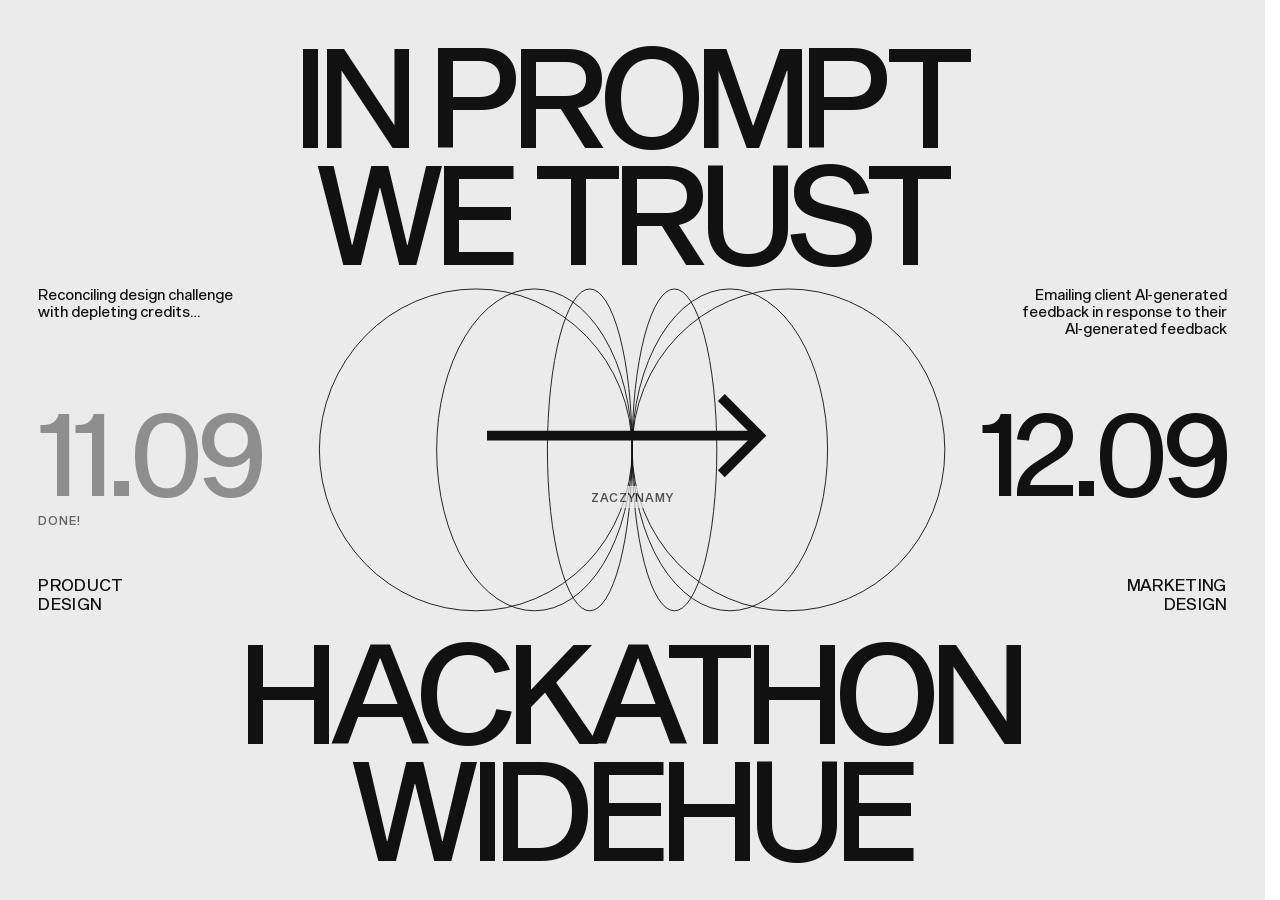
==== commit dc0248dc: "Update intro to Widehue and mark September 11 done" ====
--- a/hackathon-guide/index.html
+++ b/hackathon-guide/index.html
@@ -4,7 +4,7 @@
 <meta charset="utf-8">
 <meta name="viewport" content="width=device-width, initial-scale=1">
 <meta name="theme-color" content="#ebebeb">
-<title>Hackathon — Widelab</title>
+<title>Hackathon — Widehue</title>
 <meta name="robots" content="noindex">
 <link rel="icon" href="intro/assets/brand/widelab.svg">
 <link rel="stylesheet" href="intro/css/tokens.css">
@@ -14,7 +14,7 @@
 </head>
 <body>
 <!-- Intro: plakat "In prompt we trust" (Figma: Widelab — Merch, v4) przeniesiony na ekran. Jedyny klik: strzałka. -->
-<section class="intro poster" id="intro" aria-label="Hackathon Widelab">
+<section class="intro poster" id="intro" aria-label="Hackathon Widehue">
   <h1 class="poster-line poster-top">In prompt<br>we trust</h1>
   <div class="poster-band">
     <p class="poster-cap cap-tl">Reconciling design challenge with depleting credits…</p>
@@ -30,7 +30,10 @@
       </g>
     </svg>
     <div class="poster-dates">
-      <span class="poster-line">11.09</span>
+      <div class="poster-date--done">
+        <span class="poster-line">11.09</span>
+        <span class="eyebrow poster-date-status">DONE!</span>
+      </div>
       <a class="poster-go" href="agenda.html" aria-label="Zaczynamy">
         <svg viewBox="0 0 420 126" fill="none" aria-hidden="true"><path d="M0 63H394" stroke="currentColor" stroke-width="14" stroke-linecap="butt"/><path d="M338 8l55 55-55 55" stroke="currentColor" stroke-width="14" stroke-linecap="butt" stroke-linejoin="miter" stroke-miterlimit="10"/></svg>
         <span class="eyebrow">Zaczynamy</span>
@@ -40,7 +43,7 @@
     <p class="poster-cap cap-bl">Product<br>design</p>
     <p class="poster-cap cap-br">Marketing<br>design</p>
   </div>
-  <p class="poster-line poster-bottom">Hackathon<br>Widelab</p>
+  <p class="poster-line poster-bottom">Hackathon<br>Widehue</p>
 </section>
 
 </body>
--- a/hackathon-guide/intro/navigation.css
+++ b/hackathon-guide/intro/navigation.css
@@ -1,2 +1,7 @@
 /* Native navigation preserves the original poster button appearance. */
 .poster-go{text-decoration:none}
+
+/* Completed first event; retain the original date alignment. */
+.poster-date--done{position:relative;color:var(--wide-gray-600)}
+.poster-date--done .poster-line{display:block;text-align:left}
+.poster-date-status{position:absolute;top:100%;left:0;margin-top:12px;color:var(--wide-gray-800)}
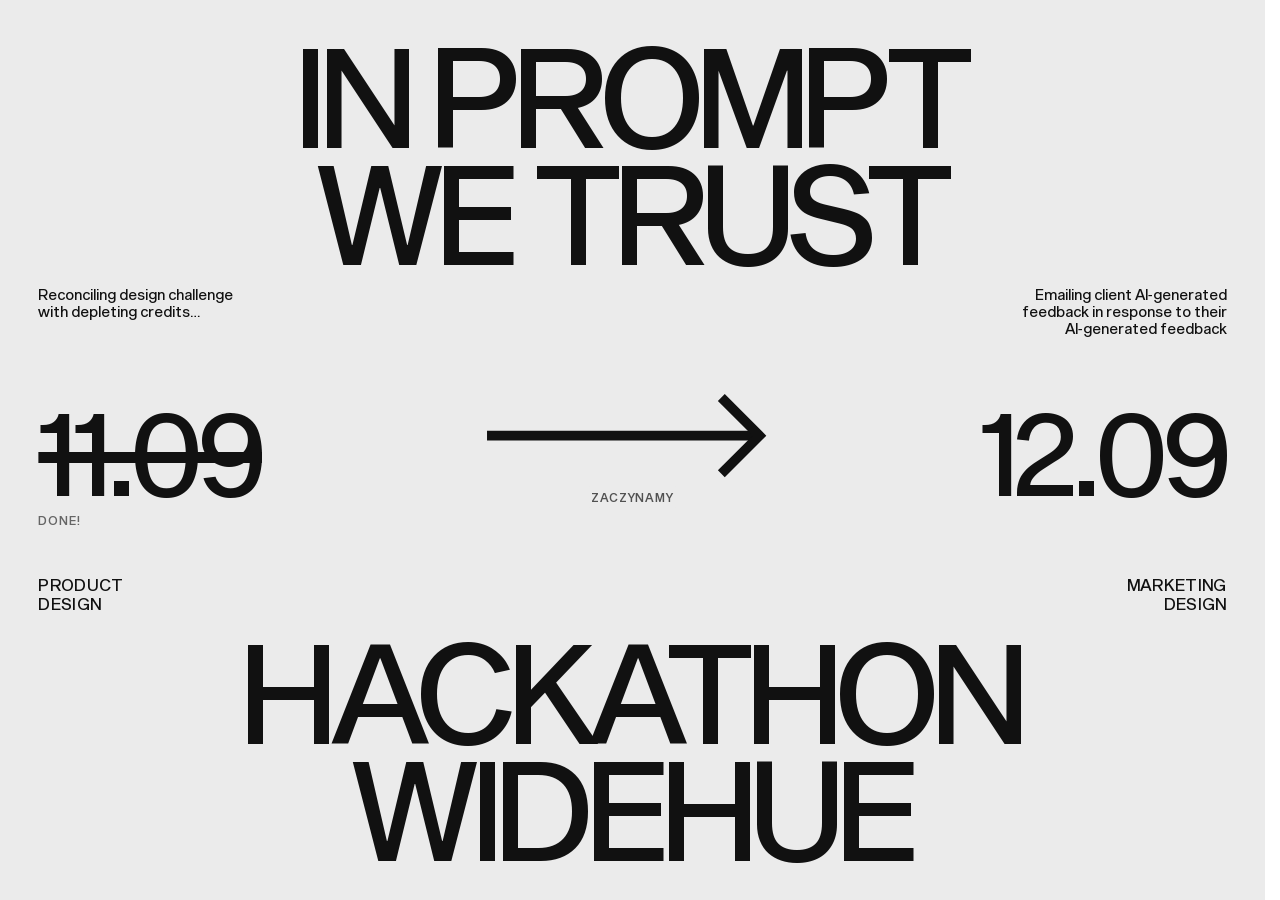
==== commit adc42565: "Animate Widehue and Widelab with local GSAP SplitText" ====
--- a/hackathon-guide/index.html
+++ b/hackathon-guide/index.html
@@ -43,8 +43,17 @@
     <p class="poster-cap cap-bl">Product<br>design</p>
     <p class="poster-cap cap-br">Marketing<br>design</p>
   </div>
-  <p class="poster-line poster-bottom">Hackathon<br>Widehue</p>
+  <div class="poster-line poster-bottom" aria-label="Hackathon Widehue / Widelab">
+    <span aria-hidden="true">Hackathon</span>
+    <div class="poster-brand-reveal" aria-hidden="true">
+      <span class="poster-brand-word">Widehue</span>
+      <span class="poster-brand-word">Widelab</span>
+    </div>
+  </div>
 </section>
 
+<script src="intro/vendor/gsap.min.js"></script>
+<script src="intro/vendor/SplitText.min.js"></script>
+<script src="intro/brand-reveal.js"></script>
 </body>
 </html>
--- a/hackathon-guide/intro/navigation.css
+++ b/hackathon-guide/intro/navigation.css
@@ -2,6 +2,28 @@
 .poster-go{text-decoration:none}
 
 /* Completed first event; retain the original date alignment. */
-.poster-date--done{position:relative;color:var(--wide-gray-600)}
-.poster-date--done .poster-line{display:block;text-align:left}
+.poster-date--done{position:relative;color:var(--ink)}
+.poster-date--done .poster-line{display:block;text-align:left;text-decoration-line:line-through}
 .poster-date-status{position:absolute;top:100%;left:0;margin-top:12px;color:var(--wide-gray-800)}
+
+/* Independent rhythms: alternating directions, durations, easing and phases. */
+.poster-rings ellipse{animation:poster-ring-loop 6.4s cubic-bezier(.37,0,.63,1) infinite;transform-box:fill-box;transform-origin:center}
+.poster-rings ellipse:nth-child(1){animation-duration:6.4s;animation-delay:0s;animation-timing-function:cubic-bezier(.37,0,.63,1)}
+.poster-rings ellipse:nth-child(2){animation-duration:7.3s;animation-delay:-1.4s;animation-direction:reverse;animation-timing-function:cubic-bezier(.55,0,.3,1);transform:rotate(180deg)}
+.poster-rings ellipse:nth-child(3){animation-duration:5.8s;animation-delay:-2.6s;animation-timing-function:cubic-bezier(.25,0,.65,1)}
+.poster-rings ellipse:nth-child(4){animation-duration:7.7s;animation-delay:-.8s;animation-direction:reverse;animation-timing-function:cubic-bezier(.42,0,.32,1)}
+.poster-rings ellipse:nth-child(5){animation-duration:6.1s;animation-delay:-3.1s;animation-timing-function:cubic-bezier(.3,0,.58,1);transform:rotate(180deg)}
+.poster-rings ellipse:nth-child(6){animation-duration:6.9s;animation-delay:-1.9s;animation-direction:reverse;animation-timing-function:cubic-bezier(.48,0,.7,1)}
+@keyframes poster-ring-loop{
+  0%{stroke-dashoffset:1}
+  46%{stroke-dashoffset:0}
+  100%{stroke-dashoffset:-1}
+}
+@media (prefers-reduced-motion:reduce){
+  .poster-rings ellipse{animation:none;stroke-dashoffset:0}
+}
+
+/* Both words share a fixed line, so the poster never shifts during a reveal. */
+.poster-brand-reveal{display:grid;overflow:clip;padding-block:.14em;margin-block:-.14em}
+.poster-brand-word{grid-area:1/1;display:block;white-space:nowrap}
+.poster-brand-word + .poster-brand-word{visibility:hidden}
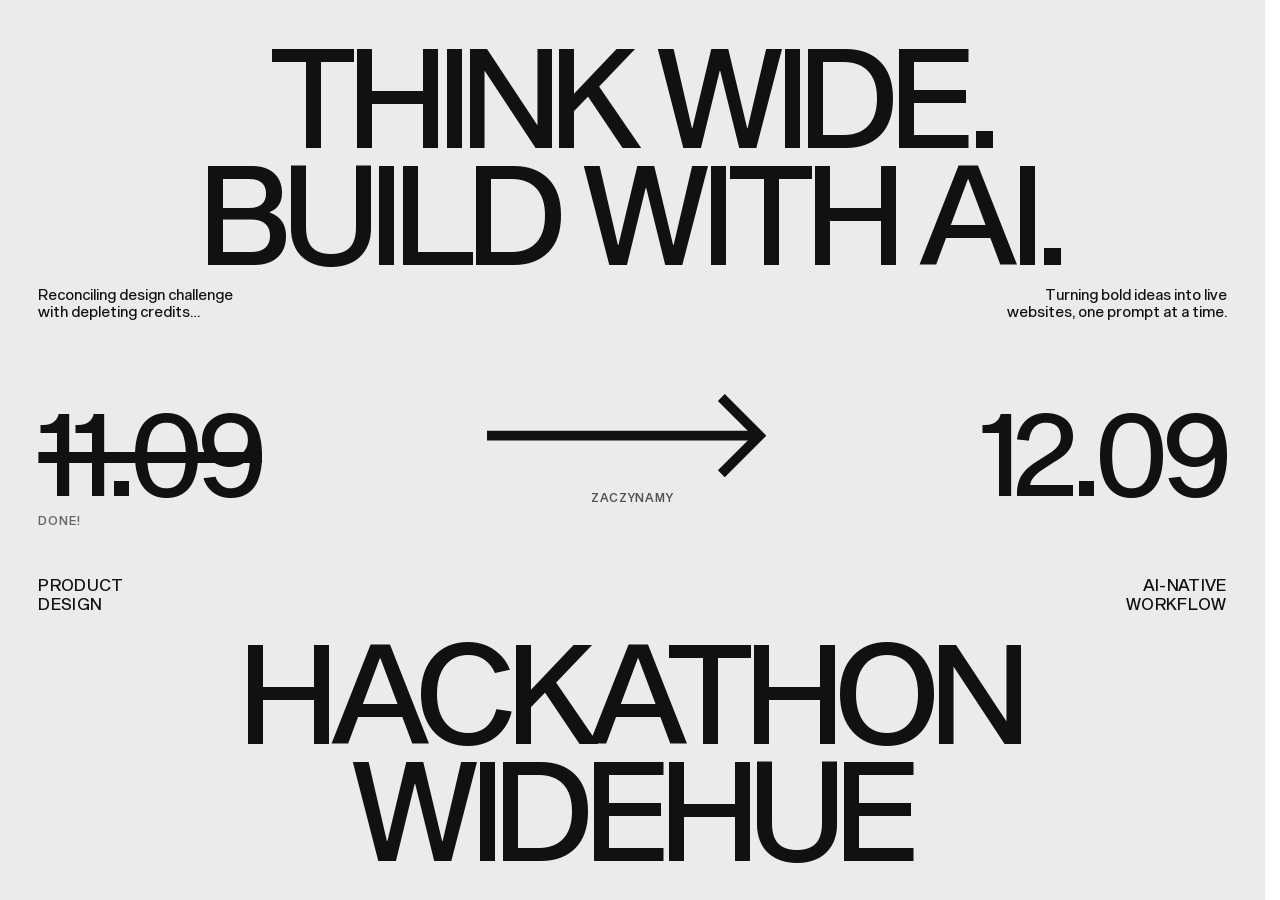
==== commit 00ea9f94: "Update homepage copy for AI-native hackathon" ====
--- a/hackathon-guide/index.html
+++ b/hackathon-guide/index.html
@@ -15,10 +15,10 @@
 <body>
 <!-- Intro: plakat "In prompt we trust" (Figma: Widelab — Merch, v4) przeniesiony na ekran. Jedyny klik: strzałka. -->
 <section class="intro poster" id="intro" aria-label="Hackathon Widehue">
-  <h1 class="poster-line poster-top">In prompt<br>we trust</h1>
+  <h1 class="poster-line poster-top">Think wide.<br>Build with AI.</h1>
   <div class="poster-band">
     <p class="poster-cap cap-tl">Reconciling design challenge with depleting credits…</p>
-    <p class="poster-cap cap-tr">Emailing client AI‑generated feedback in response to their AI‑generated feedback</p>
+    <p class="poster-cap cap-tr">Turning bold ideas into live websites, one prompt at a time.</p>
     <svg class="poster-rings" viewBox="0 0 1000 500" fill="none" aria-hidden="true">
       <g stroke="currentColor" stroke-width="1.4" vector-effect="non-scaling-stroke">
         <ellipse pathLength="1" cx="260" cy="250" rx="240" ry="247"/>
@@ -41,7 +41,7 @@
       <span class="poster-line">12.09</span>
     </div>
     <p class="poster-cap cap-bl">Product<br>design</p>
-    <p class="poster-cap cap-br">Marketing<br>design</p>
+    <p class="poster-cap cap-br">AI-native<br>workflow</p>
   </div>
   <div class="poster-line poster-bottom" aria-label="Hackathon Widehue / Widelab">
     <span aria-hidden="true">Hackathon</span>
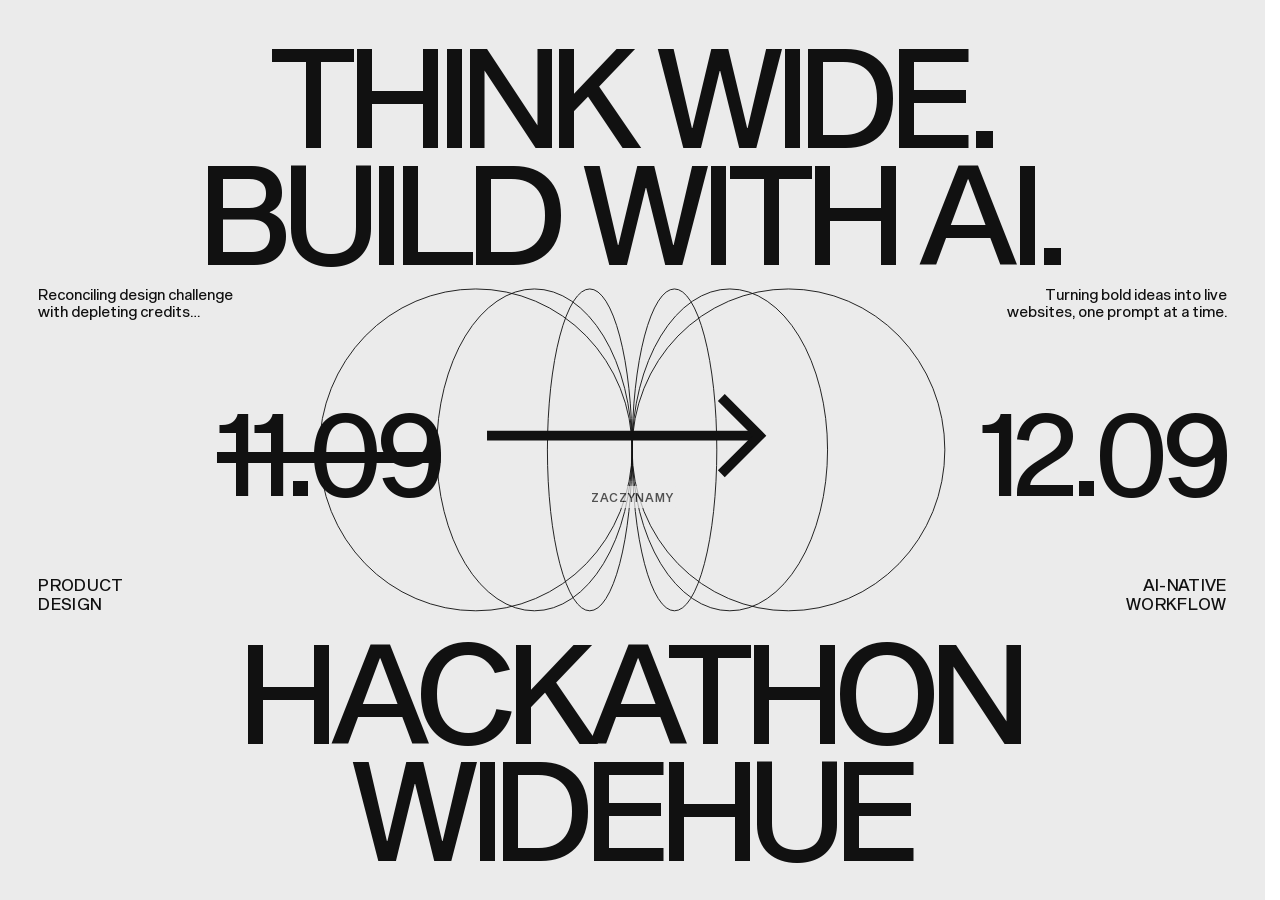
==== commit ef6169c7: "Make intro ellipses static and remove DONE label" ====
--- a/hackathon-guide/index.html
+++ b/hackathon-guide/index.html
@@ -32,7 +32,6 @@
     <div class="poster-dates">
       <div class="poster-date--done">
         <span class="poster-line">11.09</span>
-        <span class="eyebrow poster-date-status">DONE!</span>
       </div>
       <a class="poster-go" href="agenda.html" aria-label="Zaczynamy">
         <svg viewBox="0 0 420 126" fill="none" aria-hidden="true"><path d="M0 63H394" stroke="currentColor" stroke-width="14" stroke-linecap="butt"/><path d="M338 8l55 55-55 55" stroke="currentColor" stroke-width="14" stroke-linecap="butt" stroke-linejoin="miter" stroke-miterlimit="10"/></svg>
--- a/hackathon-guide/intro/navigation.css
+++ b/hackathon-guide/intro/navigation.css
@@ -4,26 +4,11 @@
 /* Completed first event; retain the original date alignment. */
 .poster-date--done{position:relative;color:var(--ink)}
 .poster-date--done .poster-line{display:block;text-align:left;text-decoration-line:line-through}
-.poster-date-status{position:absolute;top:100%;left:0;margin-top:12px;color:var(--wide-gray-800)}
 
-/* Independent rhythms: alternating directions, durations, easing and phases. */
-.poster-rings ellipse{animation:poster-ring-loop 6.4s cubic-bezier(.37,0,.63,1) infinite;transform-box:fill-box;transform-origin:center}
-.poster-rings ellipse:nth-child(1){animation-duration:6.4s;animation-delay:0s;animation-timing-function:cubic-bezier(.37,0,.63,1)}
-.poster-rings ellipse:nth-child(2){animation-duration:7.3s;animation-delay:-1.4s;animation-direction:reverse;animation-timing-function:cubic-bezier(.55,0,.3,1);transform:rotate(180deg)}
-.poster-rings ellipse:nth-child(3){animation-duration:5.8s;animation-delay:-2.6s;animation-timing-function:cubic-bezier(.25,0,.65,1)}
-.poster-rings ellipse:nth-child(4){animation-duration:7.7s;animation-delay:-.8s;animation-direction:reverse;animation-timing-function:cubic-bezier(.42,0,.32,1)}
-.poster-rings ellipse:nth-child(5){animation-duration:6.1s;animation-delay:-3.1s;animation-timing-function:cubic-bezier(.3,0,.58,1);transform:rotate(180deg)}
-.poster-rings ellipse:nth-child(6){animation-duration:6.9s;animation-delay:-1.9s;animation-direction:reverse;animation-timing-function:cubic-bezier(.48,0,.7,1)}
-@keyframes poster-ring-loop{
-  0%{stroke-dashoffset:1}
-  46%{stroke-dashoffset:0}
-  100%{stroke-dashoffset:-1}
-}
-@media (prefers-reduced-motion:reduce){
-  .poster-rings ellipse{animation:none;stroke-dashoffset:0}
-}
+/* Static, fully drawn ellipses. */
+.poster-rings ellipse{animation:none;stroke-dashoffset:0}
 
 /* Both words share a fixed line, so the poster never shifts during a reveal. */
-.poster-brand-reveal{display:grid;overflow:clip;padding-block:.14em;margin-block:-.14em}
+.poster-brand-reveal{position:relative;display:grid;grid-template-rows:minmax(0,1fr);height:.84em;line-height:.84;overflow:hidden;clip-path:inset(0);isolation:isolate;padding:0;margin:0}
 .poster-brand-word{grid-area:1/1;display:block;white-space:nowrap}
 .poster-brand-word + .poster-brand-word{visibility:hidden}
